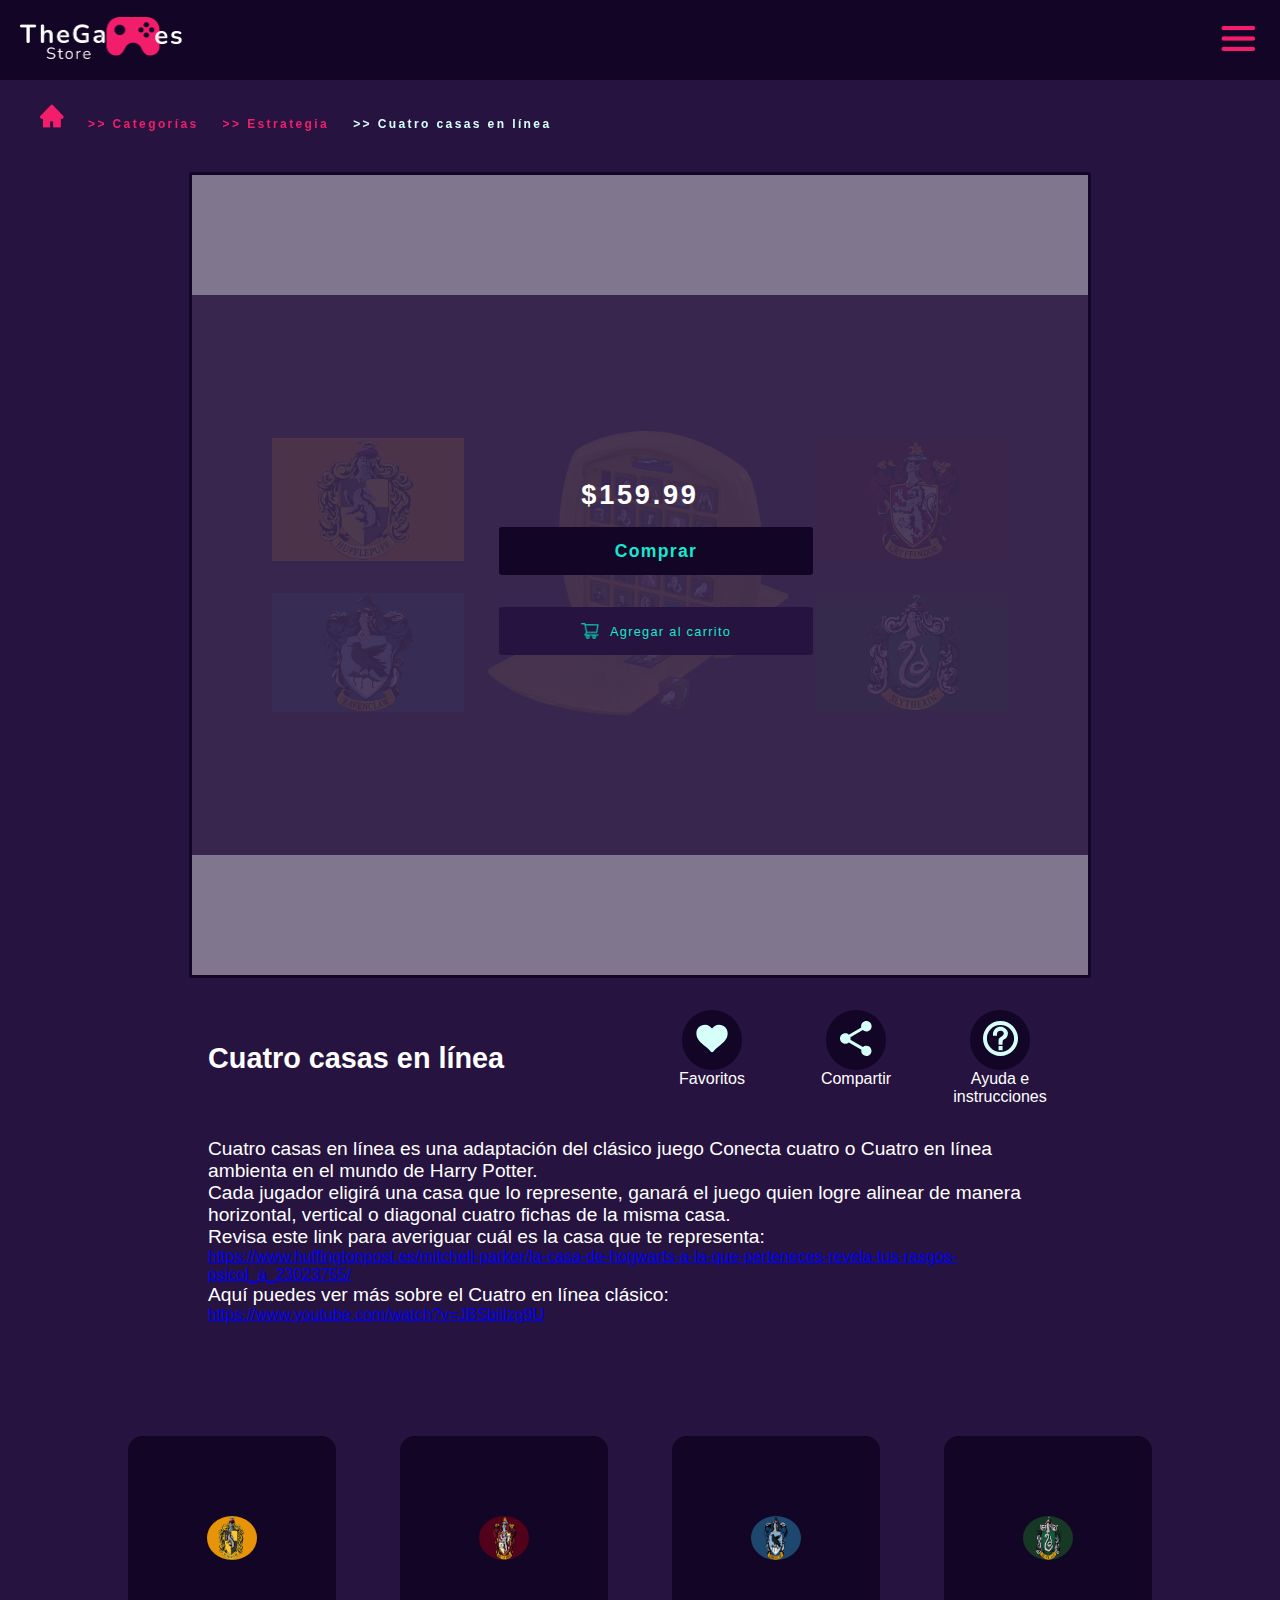
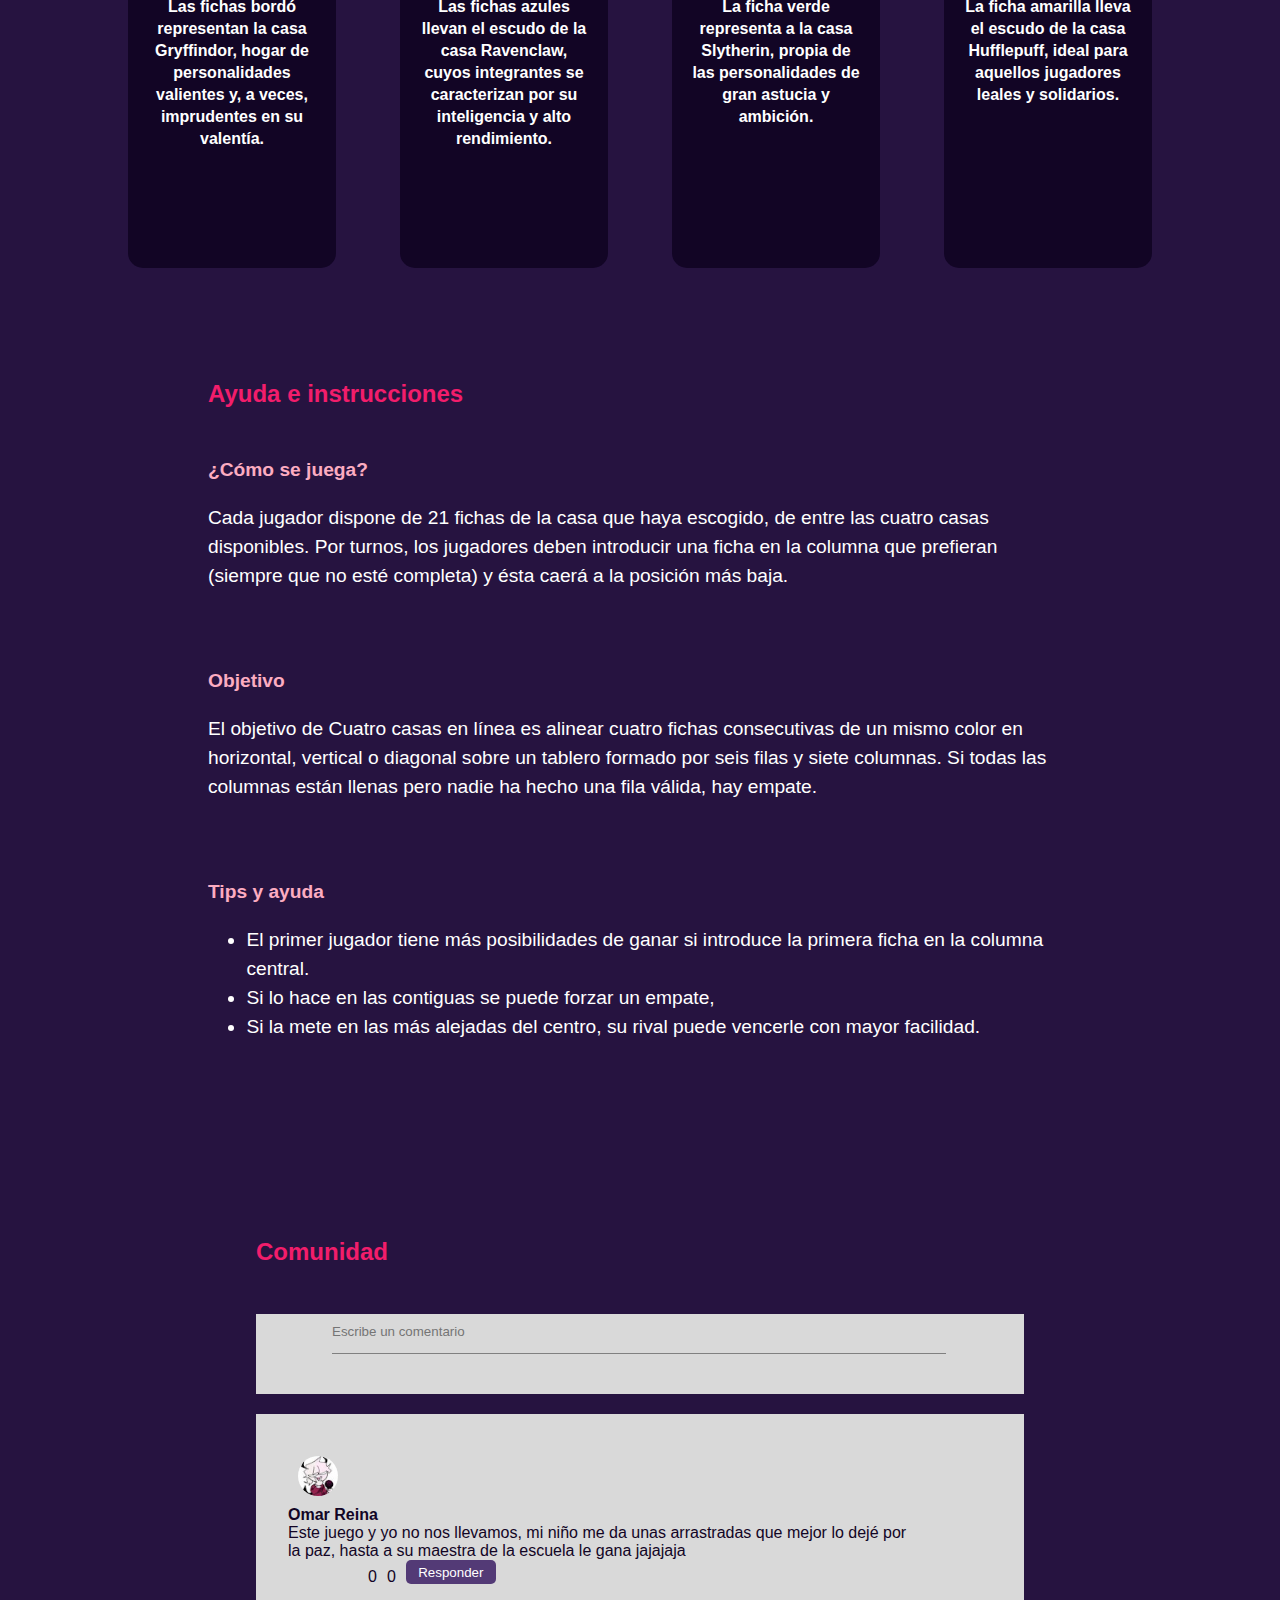
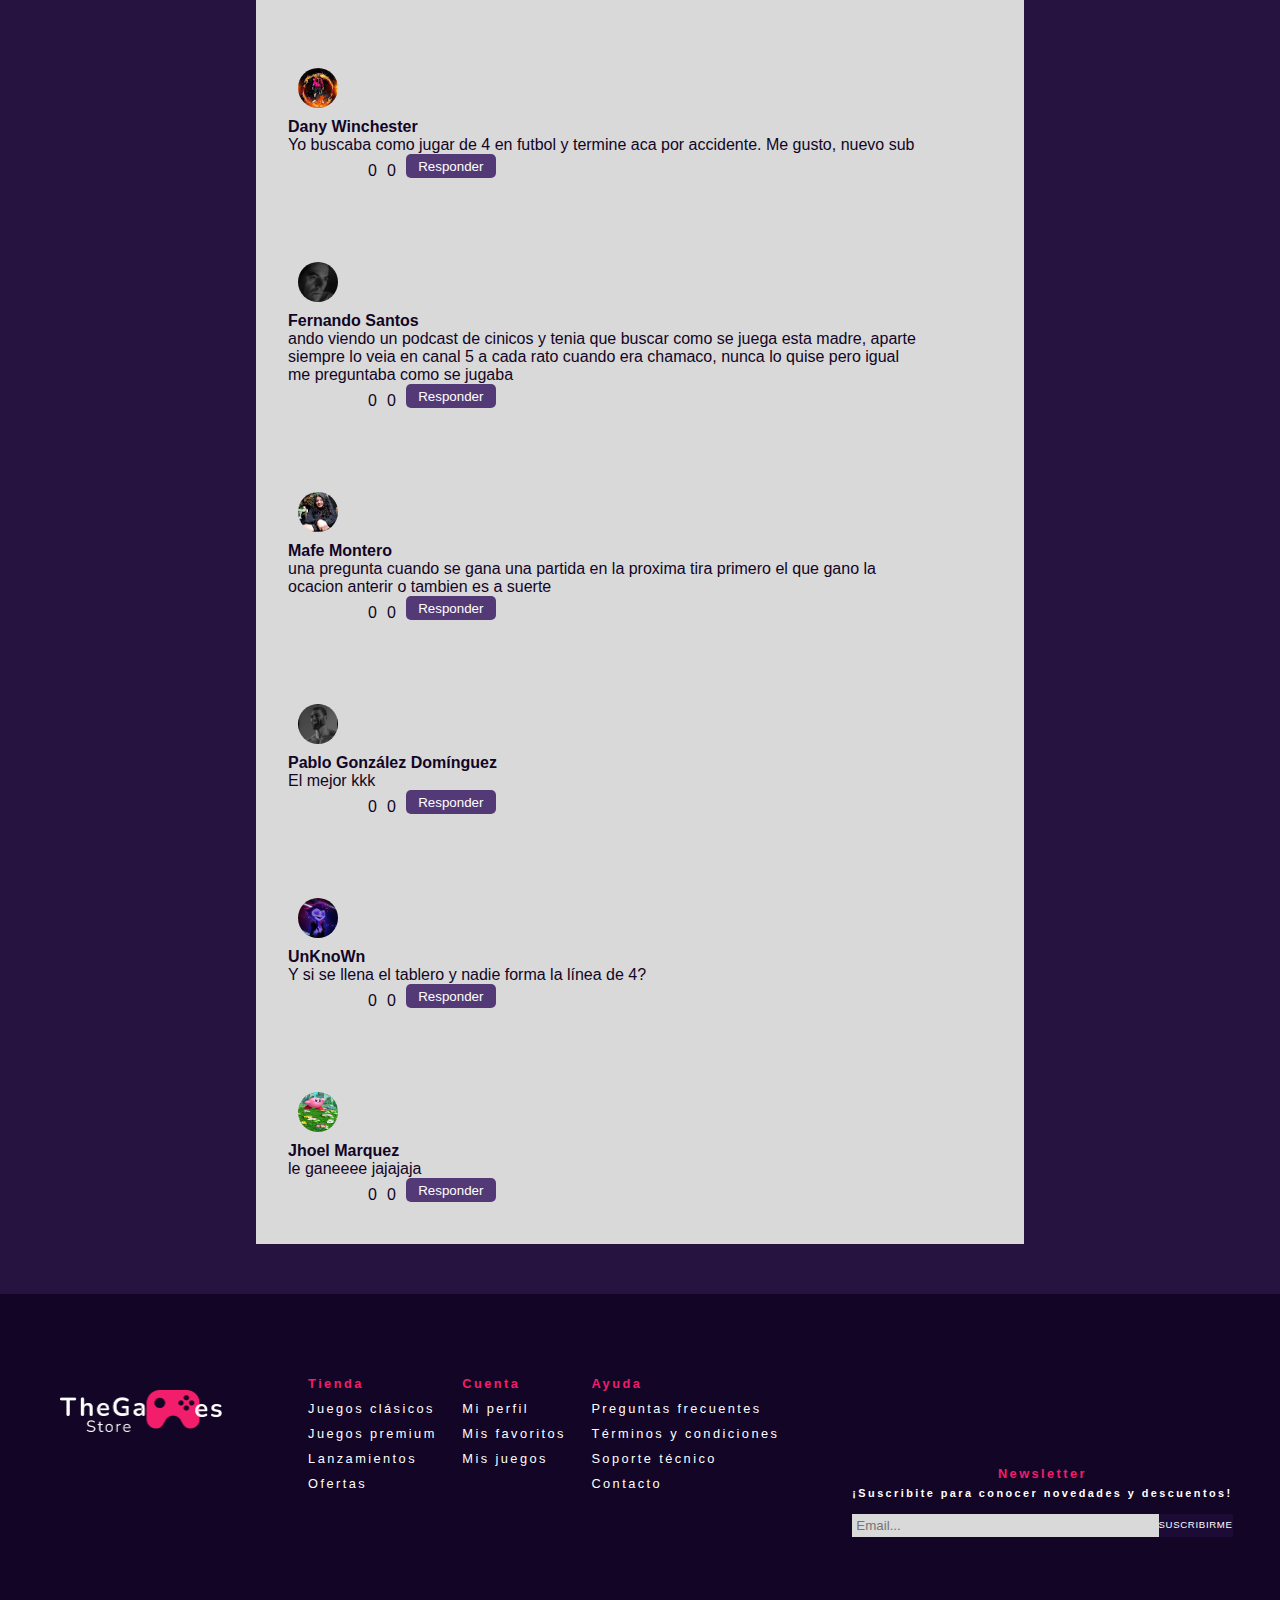
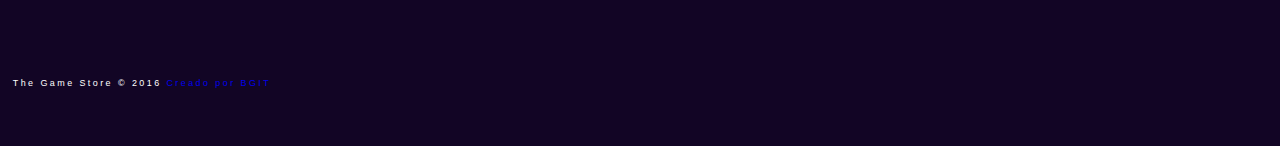
==== html/cuatroEnLinea.html @ 76f7e6e3 "Entregable 2" ====
<!DOCTYPE html>
<html lang="en">
<head>
    <meta charset="UTF-8">
    <meta http-equiv="X-UA-Compatible" content="IE=edge">
    <meta name="viewport" content="width=device-width, initial-scale=1.0">
    <link rel="stylesheet" href="../css/style.css">
    <title>The Games Store</title>
</head>
<body>
    <header>
        <div>
            <a href="../index.html"> <img class="logo" src="../images/logo.png" alt="Logo de The Games Store"></a>
        </div>
        <div>
            <button id="menu-btn"><img class="hamb-img" src="../images/hamb_x.png" alt="Menu"></button>
        </div>
    </header>
    <nav id="vertical-nav" class="display-none">
        <div class="search">
            <input type="search" name="" id="">
            <button disabled="disabled"><iconify-icon icon="akar-icons:search" style="color: #533a76;"></iconify-icon></button>
        </div>
        <div>
            <h1>Perfil</h1>
            <ul>
                <li>Mi perfil</li>
                <li>Mis favoritos</li>
                <li>Mis juegos</li>
                <li>Mi carrito</li>
                <li>Salir</li>
            </ul>
        </div>
        <div>
            <h1>Categorías</h1>
            <ul>
                <li>Acción</li>
                <li>Aventura</li>
                <li>Estrategia</li>
                <li>Lucha</li>
                <li>Rol</li>
                <li>RPG</li>
                <li>Shooter</li>
                <li>Simuladores</li>
                <li>Terror</li>
            </ul>
        </div>
        <div class="row center">
            <div class="elipse"><iconify-icon icon="akar-icons:instagram-fill" style="color: #f21d6b;" width="35" height="35"></iconify-icon></div>
            <div class="elipse"><iconify-icon icon="akar-icons:facebook-fill" style="color: #f21d6b;" width="35" height="35"></iconify-icon></div>
            <div class="elipse"><iconify-icon icon="akar-icons:twitter-fill" style="color: #f21d6b;" width="35" height="35"></iconify-icon></div>
        </div>
    </nav>

    <div class="container">
        <nav class="breadcrumbs">
            <ul>
                <li><a href="../index.html"><img src="../images/home.png" alt="Home"></a></li>
                <li>>> Categorías</li>
                <li>>> Estrategia</li>
                <li>>> Cuatro casas en línea</li>
            </ul>
        </nav> 
        <div class="game-container">
            <!-- <div class="game-bkg-images" id="#keep-playing">
                <div>
                    <div><img src="../images/juego/hufflepuff.png" alt=""></div>
                    <div><img src="../images/juego/ravenclaw.png" alt=""></div>
                </div>
                <div><img id="center-bkg-img" src="../images/juego/antique.png" alt=""></div>
                <div>
                    <div><img src="../images/juego/gryffindor.png" alt=""></div>
                    <div><img src="../images/juego/slytherin.png" alt=""></div>
                </div>
            </div>
            <div class="game-container-background">
                <div class="btns-container">
                    <button class="continueBtn" disabled="disabled"><img src="../images/play.png" alt="play"><p>Continuar</p></button>
                    <button class="cartBtn" disabled="disabled">Volver a iniciar</button>
                </div>
            </div> -->

            <!-- <div class="game-bkg-images" id="#free-game">
                <div>
                    <div><img src="../images/juego/hufflepuff.png" alt=""></div>
                    <div><img src="../images/juego/ravenclaw.png" alt=""></div>
                </div>
                <div><img id="center-bkg-img" src="../images/juego/antique.png" alt=""></div>
                <div>
                    <div><img src="../images/juego/gryffindor.png" alt=""></div>
                    <div><img src="../images/juego/slytherin.png" alt=""></div>
                </div>
            </div>
            <div class="game-container-background">
                <div class="btns-container">
                    <button class="continueBtn" disabled="disabled"><img src="../images/play.png" alt="play"><p>Jugar</p></button>
                </div>
            </div> -->

            <div class="game-bkg-images" id="#premium-game">
                <div>
                    <div><img src="../images/juego/hufflepuff.png" alt=""></div>
                    <div><img src="../images/juego/ravenclaw.png" alt=""></div>
                </div>
                <div><img id="center-bkg-img" src="../images/juego/antique.png" alt=""></div>
                <div>
                    <div><img src="../images/juego/gryffindor.png" alt=""></div>
                    <div><img src="../images/juego/slytherin.png" alt=""></div>
                </div>
            </div>
            <div class="game-container-background">
                <div class="btns-container">
                    <div class="price"><p id="price">$159.99</p></div>
                    <button class="buyBtn" id="buyBtn"><p>Comprar</p></button>
                    <button class="cartBtn" id="cartBtn"><img src="../images/emptyCart.png" alt="play"><p>Agregar al carrito</p></button>
                    <button class="cartBtn display-none"><img src="../images/fullCart.png" alt="play"><p>Agregado al carrito</p></button>
                </div>
            </div>
        </div>

        <div class="middle-wrapper">
            <div class="game-description">
                <div class="game-header">
                    <div><h1>Cuatro casas en línea</h1></div>
                    <div class="game-icons row">
                        <div>
                            <button class="like">
                                <svg width="32" height="39" viewBox="0 0 44 39" fill="none" xmlns="http://www.w3.org/2000/svg">
                                    <path d="M31.547 0.709961C27.4502 0.709961 23.9496 3.63005 22.0264 5.64323C20.1031 3.63005 16.6103 0.709961 12.5155 0.709961C5.45768 0.709961 0.530273 5.62955 0.530273 12.6718C0.530273 20.4313 6.64995 25.4467 12.5703 30.2979C15.3653 32.5906 18.258 34.9595 20.4764 37.5864C20.8497 38.0261 21.397 38.2802 21.9716 38.2802H22.085C22.6616 38.2802 23.2069 38.0242 23.5783 37.5864C25.8006 34.9595 28.6914 32.5886 31.4883 30.2979C37.4067 25.4486 43.5303 20.4333 43.5303 12.6718C43.5303 5.62955 38.6029 0.709961 31.547 0.709961Z" fill="#D6FFFA"/>
                                </svg>
                            </button>   
                            <p>Favoritos</p>
                        </div>                            
                        <div>
                            <button class="like" id="share-btn">
                                <svg width="32" height="35" viewBox="0 0 32 35" fill="none" xmlns="http://www.w3.org/2000/svg">
                                    <path d="M26.3586 24.7602C25.0238 24.7602 23.8197 25.2789 22.9067 26.114L10.3853 18.8116C10.4823 18.4152 10.5434 18.0019 10.5434 17.5801C10.5434 17.1584 10.4823 16.7472 10.3853 16.3508L22.7738 9.12007C23.7437 10.0339 25.026 10.5431 26.3586 10.5434C29.2665 10.5434 31.6303 8.1796 31.6303 5.27172C31.6303 2.36384 29.2665 0 26.3586 0C23.4507 0 21.0869 2.36384 21.0869 5.27172C21.0869 5.69346 21.148 6.10676 21.245 6.50108L8.85649 13.7318C7.88599 12.8188 6.60415 12.3098 5.27172 12.3084C2.36384 12.3084 0 14.6723 0 17.5801C0 20.488 2.36384 22.8519 5.27172 22.8519C6.60435 22.8515 7.88657 22.3424 8.85649 21.4285L21.3779 28.7309C21.2857 29.1078 21.2382 29.4942 21.2366 29.8822C21.237 30.8947 21.5376 31.8842 22.1003 32.7259C22.6631 33.5675 23.4627 34.2234 24.3982 34.6107C25.3336 34.9979 26.3629 35.0991 27.3558 34.9015C28.3488 34.7039 29.2609 34.2163 29.9768 33.5004C30.6927 32.7845 31.1803 31.8724 31.3779 30.8795C31.5755 29.8865 31.4743 28.8572 31.0871 27.9218C30.6998 26.9863 30.0439 26.1867 29.2023 25.6239C28.3606 25.0612 27.371 24.7606 26.3586 24.7602V24.7602Z" fill="#D6FFFA"/>
                                </svg>
                            </button>
                            <p>Compartir</p>
                        </div>
                        <div>
                            <button class="like">
                                <a href="#help">
                                    <svg width="35" height="35" viewBox="0 0 35 35" fill="none" xmlns="http://www.w3.org/2000/svg">
                                        <path d="M34.9988 17.5C34.9988 27.1647 27.1641 35 17.4994 35C7.83473 35 0 27.1658 0 17.5C0 7.83473 7.83415 0 17.4994 0C27.1641 0 34.9988 7.8353 34.9988 17.5ZM17.4994 3.91189C9.99448 3.91189 3.91073 9.99564 3.91073 17.5006C3.91073 25.0049 9.99391 31.0898 17.4994 31.0898C25.0044 31.0898 31.0881 25.0049 31.0881 17.5006C31.0887 9.99621 25.0044 3.91189 17.4994 3.91189ZM13.9173 13.4336C13.9173 10.6731 15.6879 9.7039 17.4573 9.7039C18.5107 9.7039 19.4124 9.80134 20.1331 10.6938C21.8189 12.7804 19.9377 14.8052 17.794 15.877C16.2771 16.6358 15.5605 17.9215 15.5605 19.7116V23.7164H19.5635V21.356C19.5635 17.7525 21.8812 18.6583 23.567 16.4046C25.8467 13.3558 25.3538 9.91895 22.26 7.47035C18.7211 4.66774 14.7164 6.05838 13.6002 6.81712C12.6726 7.44729 9.38622 9.78808 10.0181 14.8237L13.9081 14.8317C13.9081 14.8323 13.9162 14.3607 13.9162 13.4336H13.9173ZM19.5646 29.1947V25.0862H15.5616V29.1947H19.5646Z" fill="#D6FFFA"/>
                                    </svg>
                                </a>
                            </button>
                            <p>Ayuda e instrucciones</p> 
                        </div>
                    </div>
                </div>
                <div>
                    <h3>Cuatro casas en línea es una adaptación del clásico juego Conecta cuatro o Cuatro en línea ambienta en el mundo de Harry Potter.</h3> 
                    <h3>Cada jugador eligirá una casa que lo represente, ganará el juego quien logre alinear de manera horizontal, vertical o diagonal cuatro fichas de la misma casa.</h3> 
                    <ul>
                        <li>
                            <h3>Revisa este link para averiguar cuál es la casa que te representa:</h3>
                            <a href="https://www.huffingtonpost.es/mitchell-parker/la-casa-de-hogwarts-a-la-que-perteneces-revela-tus-rasgos-psicol_a_23023755/" target="_blank" rel="noopener noreferrer">
                                https://www.huffingtonpost.es/mitchell-parker/la-casa-de-hogwarts-a-la-que-perteneces-revela-tus-rasgos-psicol_a_23023755/
                            </a>   
                        </li>
                        <li>
                            <h3>Aquí puedes ver más sobre el Cuatro en línea clásico:</h3>
                            <a href="https://www.youtube.com/watch?v=JBSbiilzg9U" target="_blank" rel="noopener noreferrer">
                                https://www.youtube.com/watch?v=JBSbiilzg9U
                            </a>
                        </li>
                    </ul>
                </div>
            </div>
            <div class="features-carousel">
                <div class="features-cards-list">
                    <div class="feature-card">
                        <div><img src="../images/juego/hufflepuff.png" alt=""></div>
                        <div><p>Las fichas bordó representan la casa Gryffindor, hogar de personalidades valientes y, a veces, imprudentes en su valentía.</p></div>
                    </div>
                    <div class="feature-card">
                        <div><img src="../images/juego/gryffindor.png" alt=""></div>
                        <div><p>Las fichas azules llevan el escudo de la casa Ravenclaw,  cuyos integrantes se caracterizan por su inteligencia y alto rendimiento.</p></div>
                    </div>
                    <div class="feature-card">
                        <div><img src="../images/juego/ravenclaw.png" alt=""></div>
                        <div><p>La ficha verde representa a la casa Slytherin, propia de las personalidades de gran astucia y ambición.</p></div>
                    </div>
                    <div class="feature-card">
                        <div><img src="../images/juego/slytherin.png" alt=""></div>
                        <div><p>La ficha amarilla lleva el escudo de la casa  Hufflepuff, ideal para aquellos jugadores leales y solidarios.</p></div>
                    </div>
                </div>
            </div>
            <div class="help" id="help">
                <h3>Ayuda e instrucciones</h3>
                <div>
                    <h4>¿Cómo se juega?</h4>
                    <p>Cada jugador dispone de 21 fichas de la casa que haya escogido, de entre las cuatro casas disponibles. 
                        Por turnos, los jugadores deben introducir una ficha en la columna que prefieran (siempre que no esté 
                        completa) y ésta caerá a la posición más baja.
                    </p>
                </div>
                <div>
                    <h4>Objetivo</h4>
                    <p>El objetivo de Cuatro casas en línea es alinear cuatro fichas consecutivas de un mismo color en horizontal, 
                        vertical o diagonal sobre un tablero formado por seis filas y siete columnas.
                        Si todas las columnas están llenas pero nadie ha hecho una fila válida, hay empate.​
                    </p>
                </div>
                <div>
                    <h4>Tips y ayuda</h4>
                    <ul>
                        <li>El primer jugador tiene más posibilidades de ganar si introduce la primera ficha en la columna central.</li>
                        <li>Si lo hace en las contiguas se puede forzar un empate,</li>
                        <li>Si la mete en las más alejadas del centro, su rival puede vencerle con mayor facilidad.</li>
                    </ul>
                </div>
            </div>
        </div>
        
        <section class="comunidad">
            <h3>Comunidad</h3>
                <div class="cajaComentario">
                    <iconify-icon icon="carbon:user-avatar-filled-alt" style="color: #f21d6b;" width="40" height="40"></iconify-icon>
                    <div>
                        <input id="comment-input" type="text" placeholder="Escribe un comentario">
                        <div class="comment-btns">
                            <input id="cancel-comment-btn" class="comentar" type="button" value="Cancelar">
                            <input class="comentar" type="button" value="Comentar">
                        </div>
                    </div>
                </div>
    
            <div class="comentarios">
                <div class="comentario">
                    <img src="../images/usuarios/usuario1.jpg">
                    <div class="comment">
                        <h4>Omar Reina</h4>
                        <p>Este juego y yo no nos llevamos, mi niño me da unas arrastradas que mejor lo dejé por la paz, 
                        hasta a su maestra de la escuela le gana jajajaja</p>
                    </div>
                    <div class="like-dislike">
                        <div class="">
                            <iconify-icon icon="bx:like" style="color: #f21d6b;" width="24" height="24"></iconify-icon>
                            <p>0</p>
                        </div>
                        <div class="">
                            <iconify-icon icon="bx:dislike" style="color: #f21d6b;" width="24" height="24"></iconify-icon>
                            <p>0</p>
                        </div>
                    </div>
                    <input type="button" value="responder">
                    
                </div>

                <div class="comentario">
                    <img src="../images/usuarios/usuario2.jpg">
                    <div class="comment">
                        <h4>Dany Winchester</h4>
                        <p>Yo buscaba como jugar de 4 en futbol y termine aca por accidente. Me gusto, nuevo sub</p>
                    </div>
                    <div class="like-dislike">
                        <div class="">
                            <iconify-icon icon="bx:like" style="color: #f21d6b;" width="24" height="24"></iconify-icon>
                            <p>0</p>
                        </div>
                        <div class="">
                            <iconify-icon icon="bx:dislike" style="color: #f21d6b;" width="24" height="24"></iconify-icon>
                            <p>0</p>
                        </div>
                    </div>
                    <input type="button" value="responder">
                    
                </div>

                <div class="comentario">
                    <img src="../images/usuarios/usuario3.jpg">
                    <div class="comment">
                        <h4>Fernando Santos</h4>
                        <p>ando viendo un podcast de cinicos y tenia que buscar como se juega esta madre, aparte siempre lo veia en canal 5 a cada rato cuando era chamaco, nunca lo quise pero igual me preguntaba como se jugaba</p>
                    </div>
                    <div class="like-dislike">
                        <div class="">
                            <iconify-icon icon="bx:like" style="color: #f21d6b;" width="24" height="24"></iconify-icon>
                            <p>0</p>
                        </div>
                        <div class="">
                            <iconify-icon icon="bx:dislike" style="color: #f21d6b;" width="24" height="24"></iconify-icon>
                            <p>0</p>
                        </div>
                    </div>
                    <input type="button" value="responder">
                    
                </div>

                <div class="comentario">
                    <img src="../images/usuarios/usuario4.jpg">
                    <div class="comment">
                        <h4>Mafe Montero</h4>
                        <p>una pregunta cuando se gana una partida en la proxima tira primero el que gano la ocacion anterir o tambien es a suerte
                        </p>
                    </div>
                    <div class="like-dislike">
                        <div class="">
                            <iconify-icon icon="bx:like" style="color: #f21d6b;" width="24" height="24"></iconify-icon>
                            <p>0</p>
                        </div>
                        <div class="">
                            <iconify-icon icon="bx:dislike" style="color: #f21d6b;" width="24" height="24"></iconify-icon>
                            <p>0</p>
                        </div>
                    </div>
                    <input type="button" value="responder">
                    
                </div>

                <div class="comentario">
                    <img src="../images/usuarios/usuario5.jpg">
                    <div class="comment">
                        <h4>Pablo González Domínguez</h4>
                        <p>El mejor kkk</p>
                    </div>
                    <div class="like-dislike">
                        <div class="">
                            <iconify-icon icon="bx:like" style="color: #f21d6b;" width="24" height="24"></iconify-icon>
                            <p>0</p>
                        </div>
                        <div class="">
                            <iconify-icon icon="bx:dislike" style="color: #f21d6b;" width="24" height="24"></iconify-icon>
                            <p>0</p>
                        </div>
                    </div>
                    <input type="button" value="responder">
                    
                </div>

                <div class="comentario">
                    <img src="../images/usuarios/usuario6.jpg">
                    <div class="comment">
                        <h4>UnKnoWn</h4>
                        <p>Y si se llena el tablero y nadie forma la línea de 4?
                        </p>
                    </div>
                    <div class="like-dislike">
                        <div class="">
                            <iconify-icon icon="bx:like" style="color: #f21d6b;" width="24" height="24"></iconify-icon>
                            <p>0</p>
                        </div>
                        <div class="">
                            <iconify-icon icon="bx:dislike" style="color: #f21d6b;" width="24" height="24"></iconify-icon>
                            <p>0</p>
                        </div>
                    </div>
                    <input type="button" value="responder">
                    
                </div>

                <div class="comentario">
                    <img src="../images/carousels/juegos/kirby.png">
                    <div class="comment">
                        <h4>Jhoel Marquez</h4>
                        <p>le ganeeee jajajaja
                        </p>
                    </div>
                    <div class="like-dislike">
                        <div class="">
                            <iconify-icon icon="bx:like" style="color: #f21d6b;" width="24" height="24"></iconify-icon>
                            <p>0</p>
                        </div>
                        <div class="">
                            <iconify-icon icon="bx:dislike" style="color: #f21d6b;" width="24" height="24"></iconify-icon>
                            <p>0</p>
                        </div>
                    </div>
                    <input type="button" value="responder">
                    
                </div>
            </div>
        </section> 
    </div>

    <!--------------------------------   Share Pop Up --------------------------------------------------->
    <div id="share-pop-up">
        <div>
            <p>Compartir</p>
            <button id="close-pop-up">
                <svg  width="20" height="20" viewBox="0 0 20 20" fill="none" xmlns="http://www.w3.org/2000/svg">
                    <path d="M19.067 16.7458L3.25422 0.933052C2.73891 0.417741 1.82778 0.493389 1.21915 1.10202L1.10315 1.21802C0.494521 1.82665 0.418873 2.73778 0.934183 3.25309L16.7469 19.0659C17.2623 19.5812 18.1734 19.5055 18.782 18.8969L18.898 18.7809C19.5066 18.1723 19.5823 17.2611 19.067 16.7458Z" fill="#F21D6B"/>
                    <path d="M3.25308 19.0658L19.0658 3.25306C19.5812 2.73775 19.5055 1.82662 18.8969 1.21799L18.7809 1.10199C18.1723 0.493361 17.2611 0.417713 16.7458 0.933024L0.933047 16.7458C0.417736 17.2611 0.493383 18.1722 1.10201 18.7809L1.21801 18.8969C1.82664 19.5055 2.73777 19.5811 3.25308 19.0658Z" fill="#F21D6B"/>
                </svg> 
            </button> 
        </div>
        <div class="row">
            <div class="elipse like">
                <svg width="35" height="35" viewBox="0 0 35 35" fill="none" xmlns="http://www.w3.org/2000/svg">
                    <path fill-rule="evenodd" clip-rule="evenodd" d="M10.8659 1.55462C12.5732 1.47587 13.1176 1.45837 17.4669 1.45837C21.8161 1.45837 22.3605 1.47733 24.0665 1.55462C25.7724 1.63192 26.9368 1.90462 27.9557 2.29983C29.0227 2.70379 29.9906 3.33525 30.7912 4.15192C31.6063 4.95254 32.2351 5.92087 32.6369 6.99129C33.0328 8.01212 33.3035 9.17879 33.3821 10.885C33.4607 12.5986 33.4782 13.144 33.4782 17.5C33.4782 21.8575 33.4593 22.403 33.3821 24.1136C33.305 25.8198 33.0328 26.9865 32.6369 28.0073C32.2351 29.0779 31.6053 30.0478 30.7912 30.8496C29.9906 31.6663 29.0227 32.2963 27.9557 32.6988C26.9368 33.0955 25.7724 33.3667 24.0694 33.4455C22.3605 33.5242 21.8161 33.5417 17.4669 33.5417C13.1176 33.5417 12.5732 33.5227 10.8659 33.4455C9.16283 33.3682 7.99837 33.0955 6.97947 32.6988C5.91096 32.2962 4.94286 31.6652 4.14256 30.8496C3.32799 30.0485 2.69763 29.079 2.29543 28.0088C1.90097 26.988 1.63024 25.8213 1.55163 24.115C1.47303 22.4015 1.45557 21.8561 1.45557 17.5C1.45557 13.1425 1.47449 12.5971 1.55163 10.888C1.62878 9.17879 1.90097 8.01212 2.29543 6.99129C2.69822 5.92099 3.32906 4.95154 4.14401 4.15046C4.94318 3.33452 5.91031 2.70298 6.97801 2.29983C7.99692 1.90462 9.16138 1.63337 10.8644 1.55462H10.8659ZM23.9369 4.44212C22.2484 4.36483 21.7419 4.34879 17.4669 4.34879C13.1919 4.34879 12.6853 4.36483 10.9969 4.44212C9.43502 4.51358 8.58788 4.77462 8.02312 4.99483C7.27641 5.2865 6.74221 5.63212 6.18182 6.19358C5.6506 6.71137 5.24178 7.3417 4.98533 8.03837C4.76554 8.60421 4.50499 9.45296 4.43367 11.0177C4.35653 12.7094 4.34051 13.2169 4.34051 17.5C4.34051 21.7832 4.35653 22.2907 4.43367 23.9823C4.50499 25.5471 4.76554 26.3959 4.98533 26.9617C5.24151 27.6573 5.65053 28.2888 6.18182 28.8065C6.69854 29.3388 7.32881 29.7486 8.02312 30.0052C8.58788 30.2255 9.43502 30.4865 10.9969 30.558C12.6853 30.6352 13.1904 30.6513 17.4669 30.6513C21.7434 30.6513 22.2484 30.6352 23.9369 30.558C25.4987 30.4865 26.3459 30.2255 26.9106 30.0052C27.6574 29.7136 28.1915 29.368 28.7519 28.8065C29.2832 28.2888 29.6922 27.6573 29.9484 26.9617C30.1682 26.3959 30.4288 25.5471 30.5001 23.9823C30.5772 22.2907 30.5932 21.7832 30.5932 17.5C30.5932 13.2169 30.5772 12.7094 30.5001 11.0177C30.4288 9.45296 30.1682 8.60421 29.9484 8.03837C29.6573 7.29025 29.3123 6.75504 28.7519 6.19358C28.2351 5.66139 27.606 5.25181 26.9106 4.99483C26.3459 4.77462 25.4987 4.51358 23.9369 4.44212ZM15.4218 22.4452C16.5639 22.9216 17.8357 22.9859 19.0199 22.6271C20.2041 22.2684 21.2272 21.5089 21.9145 20.4783C22.6019 19.4477 22.9108 18.2101 22.7885 16.9767C22.6662 15.7432 22.1204 14.5906 21.2441 13.7157C20.6855 13.1564 20.0101 12.7281 19.2665 12.4617C18.5228 12.1953 17.7295 12.0974 16.9436 12.1751C16.1577 12.2528 15.3987 12.504 14.7214 12.9109C14.044 13.3177 13.4651 13.8699 13.0264 14.5277C12.5876 15.1856 12.2999 15.9328 12.1839 16.7154C12.0679 17.498 12.1266 18.2967 12.3557 19.0539C12.5848 19.8111 12.9786 20.508 13.5088 21.0944C14.0389 21.6808 14.6923 22.1422 15.4218 22.4452ZM11.6475 11.6696C12.4117 10.904 13.319 10.2966 14.3175 9.88223C15.3159 9.46786 16.3861 9.25459 17.4669 9.25459C18.5476 9.25459 19.6178 9.46786 20.6163 9.88223C21.6148 10.2966 22.5221 10.904 23.2863 11.6696C24.0505 12.4353 24.6567 13.3443 25.0703 14.3446C25.4839 15.345 25.6967 16.4172 25.6967 17.5C25.6967 18.5828 25.4839 19.6551 25.0703 20.6554C24.6567 21.6558 24.0505 22.5648 23.2863 23.3305C21.7429 24.8768 19.6496 25.7455 17.4669 25.7455C15.2842 25.7455 13.1909 24.8768 11.6475 23.3305C10.1041 21.7841 9.23703 19.6869 9.23703 17.5C9.23703 15.3132 10.1041 13.2159 11.6475 11.6696ZM27.522 10.4825C27.7114 10.3036 27.863 10.0883 27.9678 9.84959C28.0727 9.61085 28.1287 9.35345 28.1325 9.09265C28.1363 8.83184 28.0878 8.57292 27.9899 8.33122C27.8921 8.08952 27.7468 7.86995 27.5627 7.68551C27.3786 7.50108 27.1594 7.35552 26.9182 7.25746C26.677 7.1594 26.4185 7.11084 26.1582 7.11464C25.8979 7.11844 25.641 7.17454 25.4027 7.2796C25.1644 7.38466 24.9496 7.53655 24.7709 7.72629C24.4235 8.09529 24.2333 8.58543 24.2407 9.09265C24.2481 9.59987 24.4525 10.0842 24.8105 10.4429C25.1685 10.8016 25.652 11.0064 26.1582 11.0138C26.6645 11.0212 27.1537 10.8306 27.522 10.4825Z" fill="#F21D6B"/>
                </svg>
            </div>
            <div class="elipse like">
                <svg width="35" height="35" viewBox="0 0 35 35" fill="none" xmlns="http://www.w3.org/2000/svg">
                    <path fill-rule="evenodd" clip-rule="evenodd" d="M0 17.5977C0 26.2981 6.307 33.5329 14.5557 35V22.3606H10.189V17.5H14.5557V13.6106C14.5557 9.23563 17.3694 6.80604 21.3489 6.80604C22.6094 6.80604 23.9689 7 25.2295 7.19396V11.6667H22.9981C20.8627 11.6667 20.378 12.7356 20.378 14.0977V17.5H25.0359L24.2601 22.3606H20.378V35C28.6268 33.5329 34.9338 26.2996 34.9338 17.5977C34.9338 7.91875 27.0737 0 17.4669 0C7.8601 0 0 7.91875 0 17.5977Z" fill="#F21D6B"/>
                </svg>     
            </div>
            <div class="elipse like">
                <svg width="34" height="27" viewBox="0 0 34 27" fill="none" xmlns="http://www.w3.org/2000/svg">
                    <path d="M33.414 3.19976C32.1986 3.73934 30.893 4.10393 29.5204 4.26872C30.9366 3.41967 31.9962 2.08336 32.5014 0.509137C31.1708 1.301 29.7145 1.85838 28.1958 2.15705C27.1745 1.06456 25.8218 0.340445 24.3477 0.0971194C22.8736 -0.146207 21.3606 0.104874 20.0435 0.81138C18.7264 1.51789 17.6789 2.64029 17.0638 4.00433C16.4486 5.36837 16.3002 6.89773 16.6415 8.35497C13.9453 8.21934 11.3077 7.51723 8.89987 6.29421C6.49206 5.07118 4.36782 3.35458 2.66503 1.2558C2.0828 2.26205 1.74802 3.42872 1.74802 4.67122C1.74737 5.78975 2.0223 6.89116 2.54841 7.8777C3.07452 8.86425 3.83555 9.70544 4.76397 10.3266C3.68725 10.2923 2.63428 10.0008 1.69271 9.47643V9.56393C1.6926 11.1327 2.23423 12.6532 3.22569 13.8675C4.21716 15.0817 5.59739 15.9149 7.13219 16.2256C6.13335 16.4964 5.08614 16.5363 4.06966 16.3423C4.50269 17.6921 5.34619 18.8725 6.48208 19.7182C7.61797 20.5639 8.98938 21.0325 10.4043 21.0585C8.00238 22.9477 5.036 23.9724 1.98237 23.9679C1.44145 23.968 0.900987 23.9364 0.36377 23.8731C3.46338 25.8698 7.07155 26.9295 10.7566 26.9254C23.2308 26.9254 30.0502 16.5741 30.0502 7.59664C30.0502 7.30497 30.0429 7.01039 30.0298 6.71872C31.3563 5.75764 32.5013 4.56753 33.4111 3.20414L33.414 3.19976Z" fill="#F21D6B"/>
                </svg>    
            </div>
            <div class="elipse like">
                <svg width="31" height="23" viewBox="0 0 31 23" fill="none" xmlns="http://www.w3.org/2000/svg">
                    <path fill-rule="evenodd" clip-rule="evenodd" d="M0.1875 1.65625L1.28125 0.5625H29.7188L30.8125 1.65625V21.3438L29.7188 22.4375H1.28125L0.1875 21.3438V1.65625ZM2.375 3.92031V20.25H28.625V3.9225L16.1781 13.4687H14.8438L2.375 3.92031ZM26.5031 2.75H4.49688L15.5 11.2134L26.5031 2.75Z" fill="#F21D6B"/>
                </svg>    
            </div>
            <div class="elipse like">
                <svg width="35" height="35" viewBox="0 0 35 35" fill="none" xmlns="http://www.w3.org/2000/svg">
                    <path d="M25.3718 20.9336C24.946 20.7148 22.825 19.6758 22.4304 19.5352C22.0359 19.3867 21.7468 19.3164 21.4617 19.7539C21.1726 20.1875 20.3523 21.1523 20.0945 21.4453C19.8445 21.7344 19.5906 21.7695 19.1648 21.5547C16.6335 20.2891 14.9734 19.2969 13.3054 16.4336C12.864 15.6719 13.7468 15.7266 14.571 14.082C14.7117 13.793 14.6414 13.5469 14.532 13.3281C14.4226 13.1094 13.5632 10.9922 13.2039 10.1289C12.8562 9.28906 12.4968 9.40625 12.2351 9.39062C11.9851 9.375 11.7 9.375 11.4109 9.375C11.1218 9.375 10.657 9.48438 10.2625 9.91016C9.86792 10.3438 8.75464 11.3867 8.75464 13.5039C8.75464 15.6211 10.2976 17.6719 10.5085 17.9609C10.7273 18.25 13.5437 22.5938 17.8679 24.4648C20.6023 25.6445 21.6726 25.7461 23.0398 25.543C23.8718 25.418 25.5867 24.5039 25.9421 23.4922C26.2976 22.4844 26.2976 21.6211 26.1921 21.4414C26.0867 21.25 25.7976 21.1406 25.3718 20.9336Z" fill="#F21D6B"/>
                    <path d="M33.6408 10.7187C32.758 8.62109 31.4924 6.73828 29.8791 5.12109C28.2658 3.50781 26.383 2.23828 24.2815 1.35938C22.133 0.457031 19.8518 0 17.5002 0H17.4221C15.0549 0.0117188 12.7619 0.480469 10.6057 1.40234C8.52366 2.29297 6.65647 3.55859 5.05882 5.17187C3.46116 6.78516 2.20725 8.66016 1.34007 10.75C0.441628 12.9141 -0.0114971 15.2148 0.000221612 17.582C0.0119404 20.293 0.660378 22.9844 1.87522 25.3906V31.3281C1.87522 32.3203 2.67991 33.125 3.6721 33.125H9.6135C12.0198 34.3398 14.7112 34.9883 17.4221 35H17.5041C19.844 35 22.1135 34.5469 24.2502 33.6602C26.3401 32.7891 28.219 31.5391 29.8283 29.9414C31.4416 28.3437 32.7112 26.4766 33.5979 24.3945C34.5198 22.2383 34.9885 19.9453 35.0002 17.5781C35.0119 15.1992 34.551 12.8906 33.6408 10.7187ZM27.7385 27.8281C25.0002 30.5391 21.3674 32.0312 17.5002 32.0312H17.4338C15.0783 32.0195 12.7385 31.4336 10.6721 30.332L10.344 30.1562H4.84397V24.6563L4.66819 24.3281C3.56663 22.2617 2.98069 19.9219 2.96897 17.5664C2.95335 13.6719 4.44163 10.0156 7.1721 7.26172C9.89866 4.50781 13.5432 2.98437 17.4377 2.96875H17.5041C19.4573 2.96875 21.3518 3.34766 23.1369 4.09766C24.8791 4.82812 26.4416 5.87891 27.7854 7.22266C29.1252 8.5625 30.1799 10.1289 30.9104 11.8711C31.6682 13.6758 32.0471 15.5898 32.0393 17.5664C32.0158 21.457 30.4885 25.1016 27.7385 27.8281Z" fill="#F21D6B"/>
                </svg>         
            </div>
        </div>
        <div>
            <div class="link-copy">
                <input type="text" name="" id="" placeholder="https://youtu.be/JBSbiilzg9U">
                <button disabled="disabled">Copiar</button>
            </div>
        </div>
    </div>
    <div id="overlay"></div>
    <!----------------------------------------------------------------------------------------------------->

    
    <footer>
        <div>
            <div>
                <img class="footer-logo" src="../images/logo.png" alt="Logo de The Games Store">
            </div>
        </div>
        <div class="nav">
            <div>
                <h1>Tienda</h1>
                <ul>
                    <li>Juegos clásicos</li>
                    <li>Juegos premium</li>
                    <li>Lanzamientos</li>
                    <li>Ofertas</li>
                </ul>
            </div>
            <div>
                <h1>Cuenta</h1>
                <ul>
                    <li>Mi perfil</li>
                    <li>Mis favoritos</li>
                    <li>Mis juegos</li>
                </ul>
            </div>
            <div>
                <h1>Ayuda</h1>
                <ul>
                    <li>Preguntas frecuentes</li>
                    <li>Términos y condiciones</li>
                    <li>Soporte técnico</li>
                    <li>Contacto</li>
                </ul>
            </div>
        </div>
        <div class="aside">
            <div class="row center">
                <div class="elipse"><iconify-icon icon="akar-icons:instagram-fill" style="color: #f21d6b;" width="35" height="35"></iconify-icon></div>
                <div class="elipse"><iconify-icon icon="akar-icons:facebook-fill" style="color: #f21d6b;" width="35" height="35"></iconify-icon></div>
                <div class="elipse"><iconify-icon icon="akar-icons:twitter-fill" style="color: #f21d6b;" width="35" height="35"></iconify-icon></div>
            </div>
            <div>
                <h1>Newsletter</h1>
                <h2>¡Suscribite para conocer novedades y descuentos!</h2>
                <div class="suscribe">
                    <input type="email" name="" id="" placeholder="Email...">
                    <button disabled="disabled">Suscribirme</button>
                </div>
            </div>
        </div>
        <div class="leyend">
            <p>The Game Store © 2016 <a href="../html/about.html">Creado por BGIT</a></p>
        </div>
    </footer>
    <script type="text/javascript" src="../js/game.js"></script>
    <script src="https://code.iconify.design/iconify-icon/1.0.0/iconify-icon.min.js"></script>
    <script type="text/javascript" src="../js/script.js"></script>
</body>
</html>
---- css/style.css ----
* {
    margin: 0;
    padding: 0;
    list-style: none;
    text-decoration: none;
    border: none;
    outline: none;
}

body {
    background-color:#261340;
    font-family:'Lucida Sans', 'Lucida Sans Regular', 'Lucida Grande', 'Lucida Sans Unicode', Geneva, Verdana, sans-serif, 'Nunito';
    color: #FFFFFF;
}

header, footer, nav#vertical-nav {
    background-color: #120525;
}

/*------------------------------ Header ------------------------------------*/
header {
    display: flex;
    align-items: center;
    justify-content: space-between;
    height: 4.5em;
    width: 100%;
    margin-top: 0px;
    position: fixed;
}

header button {
    background-color: #120525;
    height: 4em;
    width: 4em;
    margin-right: 10px;
}

.hamb-img {
    height: 1.2rem;
}


.logo {
    margin-left: 20px;
    height: 2rem;
}

.elipse {
    height: 4em;
    width: 4em;
    border-radius: 100%;
    display: flex;
    align-items: center;
    justify-content: center;
}

.elipse:active {
    background-color: #261340;
    /* transition: color 2s; */
}

nav#vertical-nav {
    height: 100vh;
    width: 90vw;
    max-width: 28em;
    margin-top: 4.5em;
    padding: 0px 20px;
    position: fixed;
    right: 0;
}

nav#vertical-nav div {
    padding: 0.7em;
}

nav#vertical-nav div.search {
    border-radius: 15px;
    display: flex;
    align-items: center;
    height: 1.5em;
}

nav#vertical-nav input, nav#vertical-nav button {
    background: #D9D9D9;
    height: inherit;
    margin: -1px;
}

nav#vertical-nav input {
    border-radius: 15px 0px 0px 15px;
    width: 100%;
}

nav#vertical-nav button {
    border-radius: 0px 15px 15px 0px;
    width: 3em;
}

nav#vertical-nav button:active {
    background-color: #FFFFFF;
}

nav#vertical-nav ul {
    padding: 0.5em 0em;
    border-bottom: 1px solid #f21d6b;
}

nav#vertical-nav div h1, footer div h1 {
    color: #f21d6b;
    font-size: 1em;
}

nav#vertical-nav div li, footer {
    font-size: 0.8em;
}

nav#vertical-nav div h1, footer div h1, nav#vertical-nav div li, footer {
    line-height: 25px;
    letter-spacing: 0.19em;
}

.center {
    justify-content: center;
}

.row {
    display: flex;
    flex-direction: row;
}






/*------------------------------ Footer ------------------------------------*/

footer {
    display: flex;
    flex-direction: column;
    align-items: center;
    min-height: 400px;
    width: 100vw;
    margin-bottom: 0px;
    /* bottom: 0; */
    position: absolute;
}

footer div {
    display: flex;
    flex-direction: column;
    padding: 1em;
}

footer div.aside {
    padding: 0;
}

footer div, footer ul {
    text-align: center;
}

footer div.suscribe {
    flex-direction: row;
    align-items: center;
    height: 1.8em;
    padding: 1em 0em;
}

footer input {
    background: #D9D9D9;
    height: inherit;
    width: 100%;
}

footer input::placeholder {
    padding: 0.3em;
}

footer button {
    background-color: #1c0b35;
    height: inherit;
    width: 9em;
    text-transform: uppercase;
    color: #FFFFFF;
    font-size: 0.75em;
    font-weight: 500;
    line-height: 1em;
    letter-spacing: 0.07em;
}

/*--------------------------*/

footer h1 {
    font-style: normal;
    font-weight: 800;
    font-size: 24px;
    line-height: 33px;
    letter-spacing: 0.1em;
    color: #FFFFFF;
}

.footer-logo {
    width: 162.15px;
    height: 42px;
}

footer h2 {
    font-size: 0.85em;
    line-height: 1.4em;
    font-weight: 600;
}

footer p:last-child {
    font-size: 0.7em;
}

footer div.leyend {
    align-self: center;
}

/*---------------- Progress bar -----------------------------*/

.circle {
    position: relative;
    width: 25rem;
    height: 21.25rem;
    /* margin: auto; */
}

.element {
    position: absolute;
    border-radius:50%;
    top: 50%;
    left: 50%;
    transform: translate(-50%,-50%);
    width: 2rem;
    height: 2rem;
}

.inactive {
    background-color: grey;
    transition: all .5s;
}

.loading-container {
    position: absolute;
    width: 100vw;
    height: 100vh;
    display: flex;
    flex-direction: column;
    align-items: center;
    justify-content: center;
    font-weight: 500;
    color: #F21D6B;
    background-color: #120525;
}

.progress-bar {
    position: relative;
    width: 12.5rem;
    height: 1.25rem;
    margin: 1em;
    background-color: grey;
    border-radius: 2em;
    overflow: hidden;
}

.progress-bar::before {
    content: "";
    position: absolute;
    width: 100%;
    height: 100%;
    background-color:#f21d6b;
    transform: translateX(-100%);
    animation:  fill-bar linear forwards;
    animation-duration: 5s;
}

@keyframes fill-bar {
    to {
        transform: translateX(0%);
    }
}


/*--------------------------- Body -------------------------*/

.container {
    display: flex;
    flex-direction: column;
    justify-content: space-around;
    align-items: center;
    min-height: 65vh;
}

body section {
    width: 100vw;
    overflow: hidden;
}

body section > div {
    width: 100%;
    position: relative;
    max-height: 41.5em;
    margin: auto;
    overflow: hidden;
}

/* --------------------   Main Carousel   -------------------- */
header, nav {
    z-index: 1000000000;
}

body section:first-of-type {
    margin-top: 4.5em;
}

body section > div .mc-content {
    width: 200%;
    display: flex;
    flex-flow: row nowrap;
    justify-content: flex-start;
    align-items: center;

    transition: all .5s ease;
    transform: translateX(0%);

    overflow: hidden;
    max-height: 40em;

}

body section > div .mc-content div img {
    display: block;
    object-fit: cover;
    width:100%;
    height: 100%;
    min-height: 300px;  
}

.mc-content div {
    width: calc(100% / 2);
}

.mc-nav {
    width: 100%;

    display: flex;
    flex-flow: row nowrap;
    justify-content: center;
    align-items: center;

    position: relative;
    top: -70px;
    z-index: 100000;
}

.mc-nav-point {
    width: 1.2rem;
    height: 1.2rem;
    background-color:#120525;
    border-radius: 100%;
    margin: 0.5em;
}

.active {
    background-color: #f21d6b;
}

.upcoming-releases {
    position: absolute;
    background: #533A76;
    mix-blend-mode: luminosity;
    opacity: 0.74;
    filter: blur(5px);
    border-radius: 3px;
    top: 35%;
    font-size: 1em;
    min-width: 18em;
    min-height: 9em;
    display: flex;
    justify-content: center;
    align-items: center;
    flex-flow: column wrap;
    color: #FFFFFF;
    text-align: center;
    box-shadow: 4px -2px 4px #533A76;
    z-index: 0;
    filter: drop-shadow(0px 4px 155px #000000);
    /* filter: drop-shadow(0px 4px 4px rgba(0, 0, 0, 0.25)); */
}

/*---------- Carousel- nav  ---------*/
.carousel-nav {
    display: none;
}

::-webkit-scrollbar {
    display: none;
}  

/*----------------- Small Carousel ----------------------------*/
section div.small.carousel img {
    height: 9.375em;
    width: 12.5em;
}

/*----------------- Standard Carousel ------------------------------*/
section div.carousel div.title {
    width: 100%;
    font-size: .7em;
    color: #FCACC1;
    padding-left: 4.3em;
}

body section:nth-child(3) div.carousel div.title {
    color:#f21d6b;
}

body section:nth-child(4) div.carousel div.title {
    color:#f21d6b;
}

section div.carousel div.card {
    padding-top: .3em;
    margin-right: 1em;
}

section div.carousel div.card:active {
    background:#261340;
    border-radius: 3px;
    filter: drop-shadow(-5px 7px 14px rgba(0, 0, 0, 0.45));
}


.onmouseover {
    position: relative;
    opacity: 0.8;
    background:#261340;
    border-radius: 3px;
    filter: drop-shadow(-5px 7px 14px rgba(0, 0, 0, 0.45));
    z-index: -1;
}

.actions-popup {
    position: absolute;
    display: flex;
    flex-direction: column;
    justify-content: center;
    background-color: #F21D6B;
    /* background: rgba(38, 19, 64, 0.87); */
    border-radius: 0px 0px 3px 3px;
    z-index: 1;
}

/* section div.carousel div.card:last-of-type {
    margin-right: 10px;
} */

section div.carousel img {
    box-sizing: border-box;
    width: 100%;
    /* height: 100%; */
    object-fit: cover;
    width: 200px;
    height: 300px;
    position: relative;
}

section div.carousel div.content {
    display: flex;
    overflow-y: auto;
    padding: .5em 3em 1em 3em;
}

section div.carousel div.card div {
    text-align: center;
    min-height: 5em;
}

section div.carousel div.card h5 {
    font-size: .8em;
    letter-spacing: .07em;
    font-weight: normal;
}

section div.carousel div.card p {
    margin-top: 1em;
    font-size: .7em;
}


/*----------------------------- Buttons -------------------------------------------------*/
.btns-container {
    display: flex;
    flex-direction: column;
    align-content: center;
}

.btns-container div.price p {
    text-align: center;
    font-weight: 600;
    letter-spacing: .1em;
    font-size: 1.7em;
}

button img {
    height: 1rem;
    padding-right: .7rem;
}

.buyBtn, .cartBtn, .continueBtn {
    height: 2.4rem;
    width: 100%;
    min-width: 10em;
    border-radius: 3px;
    display: flex;
    flex-flow: row nowrap;
    justify-content: center;
    align-items: center;
    letter-spacing: .08rem;
}

.buyBtn, .continueBtn {
    background-color: #17E8CF;
    color:#120525;
    font-weight: 600;
    font-size: 1.1em;
    position: relative;
}

.buyBtn {
    background-color: #120525;
    color: #17E8CF;
}

.continueBtn:hover, .buyBtn:hover, .cartBtn:hover {
    filter: drop-shadow(-5px 7px 14px rgba(0, 0, 0, 0.45));
}

.continueBtn:active {
    background-color:#120525;
    color: #17E8CF;
}

.small-loading {
    width: .05em;
    margin: 0;
    padding: 0;
}

.loading-img-div {
    font-size: .9em;
    display: flex;
    flex-direction: column;
    justify-content: center;
    align-content: center;
}

.cartBtn {
    background-color:#261340;
    color: #17E8CF;
    font-weight: 500;
    font-size: .8em;
    margin-top: .2em;
    display: flex;
}

.cartBtn.display-none {
    display: none;
}

.cartBtn:active {
    background-color: #17E8CF;
    color: #120525;
}

.cartBtn:hover {
    background-color: #120525;
}

.buyBtn:hover {
    background-color: #17E8CF;
    color:#533A76;
    transition: all 0.5s ease;
}

.buyBtn:before {
    content:"";
    position: absolute;
    top: 0px;
    left: 0px;
    width: 0px;
    height: 100%;
    background-color: #120525;;
    background: rgba(5, 2, 4, 0.1);
    transition: all 1s ease;
}

.buyBtn:hover:before {
    width: 100%;
}


/*------------------------------ About. html---------------------------------------------------*/

.about {
    align-items: center;
    justify-content: center;
}

.about div{
    padding: 1em;
}

/*------------------------------ Cuatro en línea ----------------------------------------------*/
nav.breadcrumbs {
    margin-top: 5.5em;
    position: sticky;
    align-self: flex-start;
    padding-left: 1em;
}

nav.breadcrumbs ul {
    display: flex;
    flex-flow: wrap;
    align-items: center;
    font-style: normal;
    font-weight: 800;
    font-size: 12px;
    line-height: 16px;
    letter-spacing: 0.1em;
    color: #F21D6B;
}

nav.breadcrumbs li {
    font-size: 12px;
    margin-left: .8em;
}

nav.breadcrumbs li:last-of-type {
    color: #D6FFFA;
}

nav.breadcrumbs ul img {
    width: 17px;
    height: 17px;
}

/*------------------------------------*/
.game-container-background {
    width: 100%;
    min-height: 70%;
    background-color: rgba(38, 19, 64, 0.8);
    display: flex;
    justify-content: center;
    align-items: center;
    position: absolute;
    z-index: 100;
}

/*----------- Share Pop up -------*/
div#overlay {
    position: fixed;
    top: 0;
    left: 0;
    right: 0;
    bottom: 0;
    opacity: 0.5;
    background-color: #261340;
    display: none;
    z-index: 99;
}

div#share-pop-up {
    position: fixed;
    top: 50%;
    left: 50%;
    transform: translate(-50%, -50%);
    z-index: 100;

    display: none;
    flex-direction: column;
    justify-content: space-around;
    align-items: center;
    padding: 2em;
    width: 34em;
    height: 19em;
    background-color: #D9D9D9;
}

div#share-pop-up.visible,
div#share-pop-up.visible ~ div#overlay {
  display: flex;
}

div#share-pop-up > div {
    width: 80%;
}

button#close-pop-up {
    background-color: unset;
}

button#close-pop-up:hover {
    transform: scale(120%);
    transition: all .3s ease-in-out;
}

div#share-pop-up > div:nth-child(1) {
    width: 90%;
    display: flex;
    justify-content: space-between;
    font-weight: 900;
    font-size: 1.1em;
    letter-spacing: 0.19em;
    color: #120525;
}

div#share-pop-up > div:nth-child(2) {
    justify-content: space-around;
}

div.link-copy {
    text-align: center;
    justify-content: center;
}

.link-copy input {
    height: 29.579999923706055px;
    width: 263px;
    border-radius: 3px;
    padding-left: 1em;
    color: #120525;
    margin-right: -2px;
    filter: drop-shadow(0px 4px 4px rgba(0, 0, 0, 0.25));
    margin-bottom: 10%;
}

.link-copy button {
    margin-left: -2px;
    width: 111.11px;
    height: 30px;
    background-color: #120525;
    color: #FFFFFF;
    text-transform: uppercase;
    letter-spacing: .1em;
    border-radius: 3px;  
    filter: drop-shadow(0px 4px 4px rgba(0, 0, 0, 0.25)); 
}

.link-copy button:hover {
    background-color: #261340;
    transition: all .5s ease;
}

.link-copy button:active {
    background-color: #261340;
    transition: all .5s ease;
}

/*------------------*/

div.game-container {
    position: relative;
    width: 70vw;
    min-width: 15em;
    height: 800px;
    background: rgba(217, 217, 217, 0.5);
    border: 3px solid #120525;
    border-radius: 3px;

    display: flex;
    flex-direction: column;
    justify-content: center;
    align-items: space-around;
    margin-top: 1.5em;
}

div.game-bkg-images {
    display: flex;
    justify-content: center;
    align-items: center;
    z-index: -10;
    box-sizing: border-box;
    position: relative;
}

div.game-bkg-images div {
    display: block;
    display: flex;
    flex-direction: column;
    justify-content: space-between;
}

div.game-bkg-images img{
    object-fit: cover;
    display: block; 
    width: 100%;
    height: 100%;
}

div.game-bkg-images img:not(#center-bkg-img) {
    width: 6em;
    margin: 1em;
}

div.game-bkg-images img#center-bkg-img {
    display: none;
}

/*--------*/

div.middle-wrapper {
    width: 80%;
}

div.game-description, div.help {
    margin: 0 5em;
}

div.game-description a {
    text-decoration: underline;
}

div.game-description a:hover {
    cursor: pointer;
}

div.game-header h1 {
    font-size: 1.5em;
}

div.game-header {
    text-align: center;
    margin: 2em;
}

div.game-icons div {
    width: 9em;
}

div.features-carousel {
    margin: 5em 0em;
}

div.help > div {
    font-size: 1.2em;
    line-height: 1.5em;
    margin-bottom: 4em;
}

div.help h3 {
    font-size: 1.5em;
    color: #f21d6b;
    margin: 2em 0em;
}

div.help h4 {
    color:#FCACC1;
    margin: 1em 0em;
}

div.help ul li {
    list-style-type: disc;
    margin-left: 2em;
}


/*-----*/

.display-none {
    display: none;
}

.comunidad{
    width: 60vw;
    margin: 0 auto;
}

section.comunidad h3 {
    color: #f21d6b;
    font-size: 1.5em;
    margin: 2em 0em;
}

.cajaComentario {
    display: flex;
    flex-direction: row;
    align-items: center;
    background: rgba(217, 217, 217, 1);
    height: 80px;
    margin-bottom: 20px;
    padding: 0em 2em;
}

.cajaComentario > div {
    padding: 1.5em;
    width: 80%;
}

.cajaComentario input {
    background-color: unset;
    width: 100%;
    border-bottom: solid grey 1px;
    padding: 1em 0em;
}

.cajaComentario input:active {
    border-bottom:#120525 solid 2px;
}

.cajaComentario > div:nth-child(1) {
    background-color: #17E8CF;
    width: 15%;
}
.comment-btns {
    visibility: hidden;
    margin-top: 10px;
    display: flex;
    justify-content: flex-end;
    align-items: center;
}

.comment-btns.visible {
    visibility: visible;
}

.comment-btns input {
    padding: 0;
    margin: 0em .5em;
}

.comment-btns input:nth-child(2) {
    background-color: #120525;
}

.comment-btns input:hover {
    background-color: #120525;
}

.comment-btns input:nth-child(2):hover {
    background-color:#533A76;
}

.comunidad input:not(#comment-input) {
    text-transform: capitalize;
}

.comentarios {
    background:rgba(217, 217, 217, 1);
    color: #120525;
    max-height: none;
    margin-bottom: 50px;
}

.comentario{
    display: flex;
    flex-direction: row;
    align-items: center;
    flex-wrap: wrap;
    padding: 2em;
    /* border-bottom: 1px solid #120525; */
}

.comentario > img{
    width: 40px;
    height: 40px;
    border-radius: 50%;
    margin: 10px;
    margin-right: 2em;
}

.comment{
    width:90%;
}

.like-dislike{
    display: flex;
    flex-direction: row;
    margin-left: 5em;
}

.like-dislike > div{
    display: flex;
    margin-right: 10px;
}

.comentario > input, .cajaComentario .comentar{
    height: 24px;
    width: 90px;
    border-radius: 5px;
    margin-bottom: 10px;
    background-color: rgba(83, 58, 118, 1);
    color:white;
}

.cajaComentario > iconify-icon{
    margin: 0 10px;
}

/*------------ Features carousel ---------------*/
div.features-cards-list {
    display: flex;
    justify-content: space-evenly;
}

div.feature-card {
    background-color: #120525;
    /* height: 563px; */
    width: 360px;
    height: 400px;
    border-radius: 15px;
    display: flex;
    flex-direction: column;
    align-items: center;
    padding: 1em;
    margin: 2em;
}

div.features-cards-list >  div.feature-card:nth-child(1) {
    margin-left: 0;
}

div.features-cards-list >  div.feature-card:nth-child(4) {
    margin-right: 0;
}

div.feature-card img {
    margin-top: 4em;
    margin-bottom: 2em;
    position: relative;
    height: 44px;
    width: 50px;
    border-radius: 100%;
}

div.feature-card p {
    height: 60%;
    font-size: 16px;
    font-weight: 700;
    line-height: 22px;
    letter-spacing: 0em;
    text-align: center;
    margin-bottom: 5em;
}

/* -------------------- Lanzamiento --------------------*/

.lanzamiento{
    height: 100vh;
    width:100%;
    margin: 0 -5.5em 0 0;
    display: flex;
    flex-direction: column;
    align-items: center;
}

.lanzamiento img:first-child {
    height: 100%;
    width:100%;
    z-index: 1;
}

.lanzamiento img:nth-child(2){
    margin-top: -50%;
    z-index: 2;
    width: 70%;
}

.lanzamiento img:nth-child(3){
    z-index: 3;
    margin-top: -230px;
}

.descripcion{
    margin: 50px auto;
    width: 90vw;
}

.descripcion div{
    display: flex;
    justify-content: space-between;
    align-items: center;
}

.like{
    background: rgba(18, 5, 37, 1);
    height: 60px;
    width: 60px;
    border-radius:50%;
}

.like:hover{
    background: rgba(58, 34, 92, 1);
}

.like svg :active {
    fill:#F21D6B;
}

.reserva{
    height: 55px;
    width: 232px;
    margin-left: 5px;
    border-radius: 5px;
    background: rgba(18, 5, 37, 1);
    font-size: 28px;
    color: rgba(23, 232, 207, 1);
    letter-spacing: 3px;
}

.reserva:hover{
    background:rgba(23, 232, 207, 1);
    color: rgba(18, 5, 37, 1);
}

.descripcion p{
    font-size: 20px;
    font-style: light;
    margin: 20px 30% 20px 0;
    font-weight: 300;
    line-height: 33px;
}

.cardsLanzamiento{
    display: flex;
    flex-direction: row;
    justify-content: space-around;
    align-items: center;
    width: 95%;
    margin: 75px auto;
}

.cardLanzamiento{
    display: flex;
    flex-direction: column;
    /*justify-content: space-around;*/
    align-items: center;
    width: 17vw;
    height: 50vh;
    background: rgba(18, 5, 37, 1);
    border-radius: 15px;
}

.cardLanzamiento p{
    margin: 30px 15px;
    text-align: center;
    font-size: 16px;
}

.cardLanzamiento > div{
    margin-top: 30px;
}

.personajes{
    width:100%;
}

.carouselPersonajes{
    display: flex;
    flex-direction: row;
    overflow-x: scroll;
    overflow-y: auto;
    width: 96%;
    padding-bottom: 10px;
}

.personaje{
    display: flex;
    flex-direction: column;
    height: 450px;
    width: 280px;
    background: #120525;
    margin: 0 10px;
    border-radius: 15px;
}

.personaje > img{
    height: 250px;
    margin: 15px;
    object-fit: cover;
}

.personaje > h2, .personaje > p{
    margin: 0 15px;
}

.historia{
    margin: 50px 0 100px 15px;
}

.historia > p{
    font-size: 16px;
    margin: 20px 10% 20px 15px;
    font-weight: 100;
    line-height: 33px;
}

.personajes > h2, .historia > h2{
    font-size: 20px;
    font-weight: 600;
    margin:15px;
}




/*---------------------------------  Media -----------------------------------------*/

@media (min-width: 600px) {

    header {
        height: 5em;
    }

    .logo {
        height: 2.6rem;
        width: 10.1rem;
    }

    .hamb-img {
        height: 1.6rem;
    }

    nav#vertical-nav {
        height: 100vh;
    }

    nav.breadcrumbs {
        padding: 1em;
        align-content: center;
    }
    
    nav.breadcrumbs li {
        font-size: 1em;
        letter-spacing: .2em;
        margin-left: 2em;
    }

    nav.breadcrumbs ul {
        align-items: baseline;
    }
    
    nav.breadcrumbs ul img {
        width: 24px;
        height: 24px;
    }

    .elipse:hover {
        background-color: #261340;
        transition: all .8s ease;
    }

    .upcoming-releases {
        font-size: 1.2em;
    }

    footer {
        padding-top: 4em;
    }

    footer {
        display: flex;
        flex-direction: row;
        flex-wrap: wrap;
        justify-content: space-evenly;
        align-items: stretch;
    }

    footer div > img {
        padding-top: 1.5em;
    }

    footer div.aside div {
        padding-top: 1em;
    }

    footer div.nav {
        flex-direction: row;
    }

    footer li, footer h1 {
        text-align: left;
    }

    footer .aside h1 {
        text-align: center;
    }

    footer div.leyend {
        width: 100%;
    }

    footer div.suscribe {
        padding: 0px;
    }

    footer p:last-child {
        text-align: left;
    }

    div.container div.game-container {
        min-height: 18.5em;
    }

    .buyBtn, .cartBtn, .continueBtn {
        height: 3rem;
        min-width: 16em;
        margin: 1rem;
    }

    div.game-bkg-images img:not(#center-bkg-img) {
        display: block;
        width: 12em;
        margin: 1em;
    }

    div.game-header {
        display: flex;
        justify-content: space-between;
        align-items: center;
        margin: 2em 0em;
    }

    div.game-header h1 {
        font-size: 1.8em;
        font-weight: 600;
    }

    div.game-description h3 {
        font-size: 1.2em;
        font-weight: 500;
    }
       
    /*---------- carousel nav --------------*/

    div.carousel div.carousel-nav,  section.personajes div.carousel-nav {
        display: flex;
        width: inherit;
        height: 80%;
        justify-content: space-between;
        position: absolute;
        align-content: center;
    }

    div.carousel div.carousel-nav > div,  section.personajes div.carousel-nav > div {
        height: 100%;
        background-color: #120525;
        opacity: .7;
        font-size: 4em;
        display: flex;
        align-items: center;
        z-index: 1;
    }

    div.carousel-nav div.back-btn {
        visibility: hidden;
    }

    div.carousel-nav div.back-btn.visible {
        visibility: visible;
    }

    div.carousel-nav div.forward-btn.hidden {
        visibility: hidden;
    }

    div.carousel div.content {
        position: relative;
    }

    /*--- Personajes carousel nav ----*/

    section.personajes div.carousel-nav > div {
        height: 80%;
    }

    section.personajes {
        display: flex;
        flex-direction: column;
    }

    section.personajes div.carousel-nav > div {
        background-color: unset;
        padding: .5em;
    } 

    section.personajes div.carousel-nav > div p {
        text-align: center;
        background-color:#533A76;
        border-radius: 100%;
        width: 1.5em;
        height: 1.5em;
        left: 0;
    }

    section.personajes, section.historia {
        margin: 50px auto;
        width: 90vw;
    }
}

@media only screen and (min-width:1024px) {

    .upcoming-releases {
        font-size: 1.5em;
    }

    nav.breadcrumbs {
        margin-top: 5.5em;
        padding: 1em;
    }

    section div.carousel div.content {
        display: flex;
        overflow-y: auto;
        padding: 1em 3em 3em 3em;
    }

    section div.carousel div.title {
        font-size: 1.3em;
        padding-left: 2.3em;
    }

    section div.small.carousel img {
        height: 12em;
        width: 16em;
    }

    section div.carousel img {
        width: 300px;
        height: 450px;
    }

    section div.carousel div.card:hover {
        background:#261340;
        border-radius: 3px;
        filter: drop-shadow(-5px 7px 14px rgba(0, 0, 0, 0.45));
    }

    div.game-bkg-images img:not(#center-bkg-img) {
        width: 12em;
        margin: 1em;
    }
    
    div.game-bkg-images img#center-bkg-img {
        width: 20em;
        display: flex;
    }

}

@media only screen and (min-width:1400px) {

    div.container div.game-container {
        height: 36em;
    }

    section div.small.carousel img {
        height: 14em;
        width: 18em;
    }

    
}
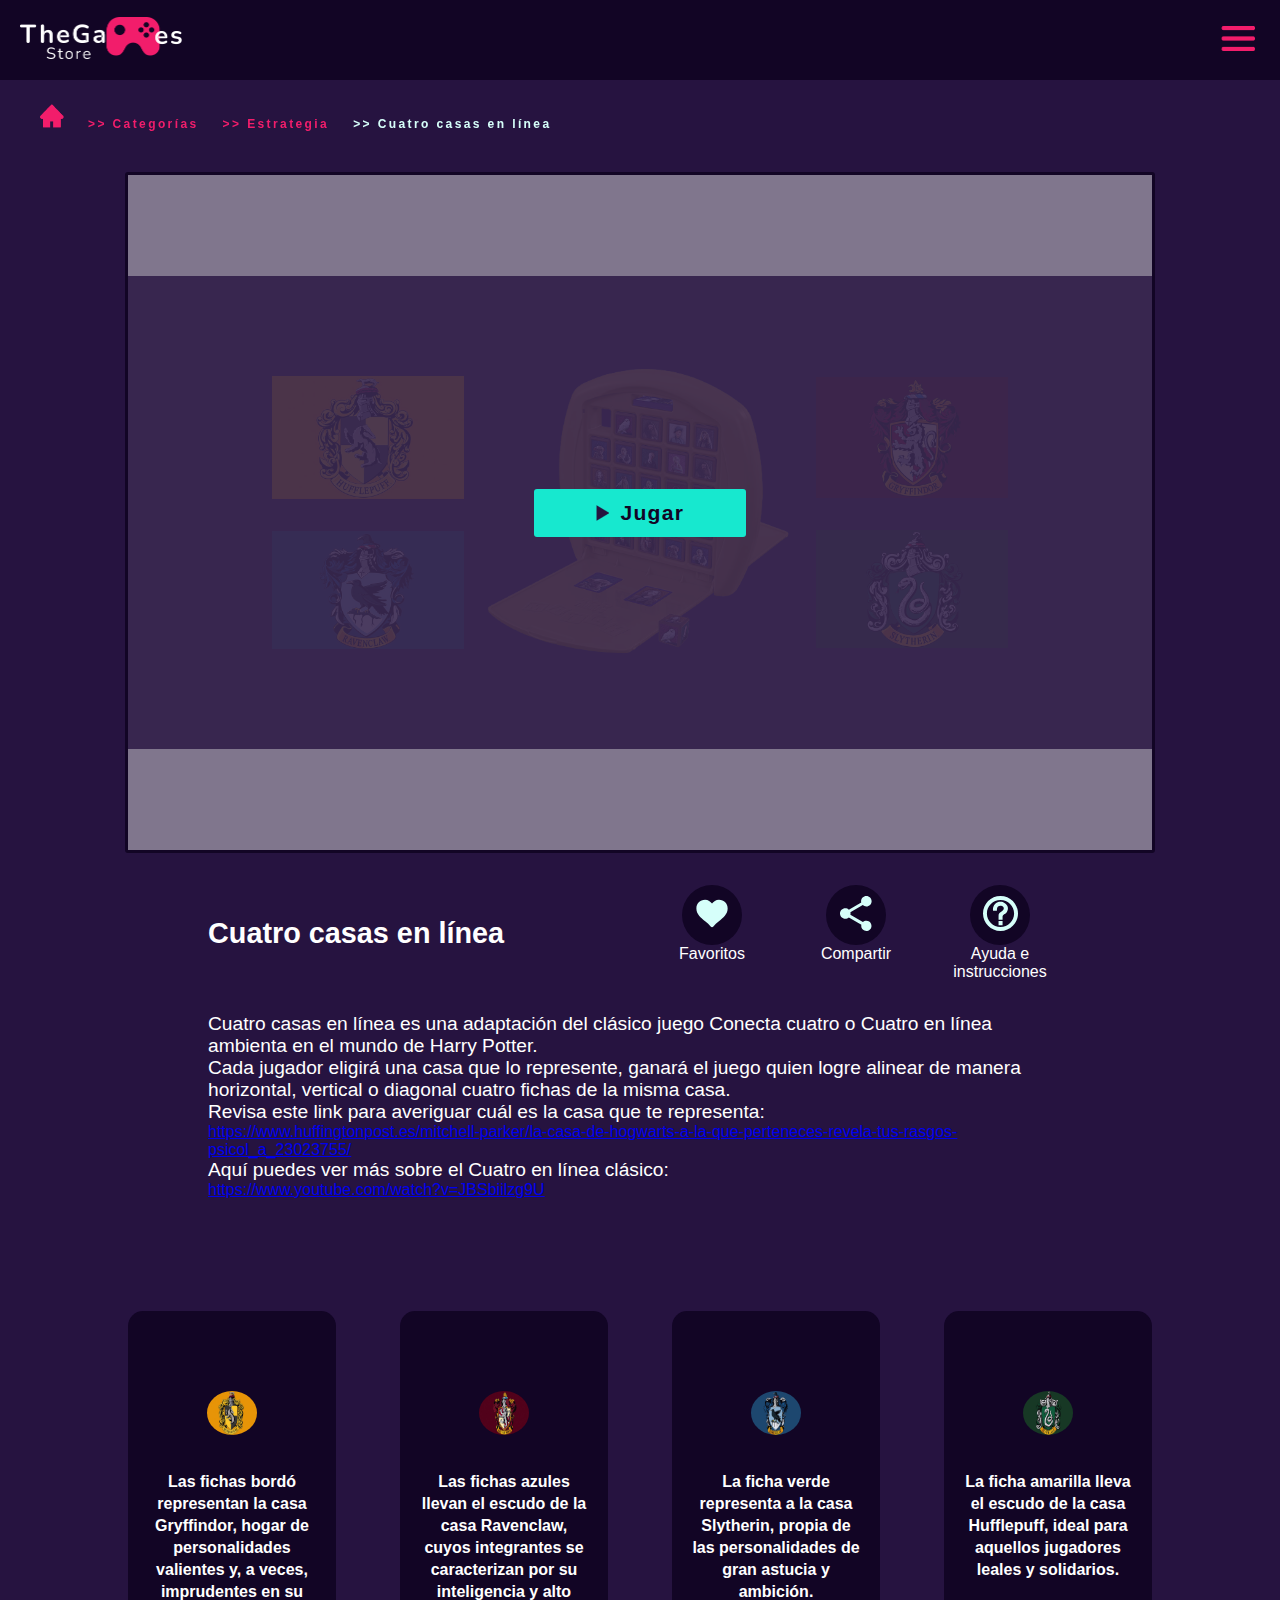
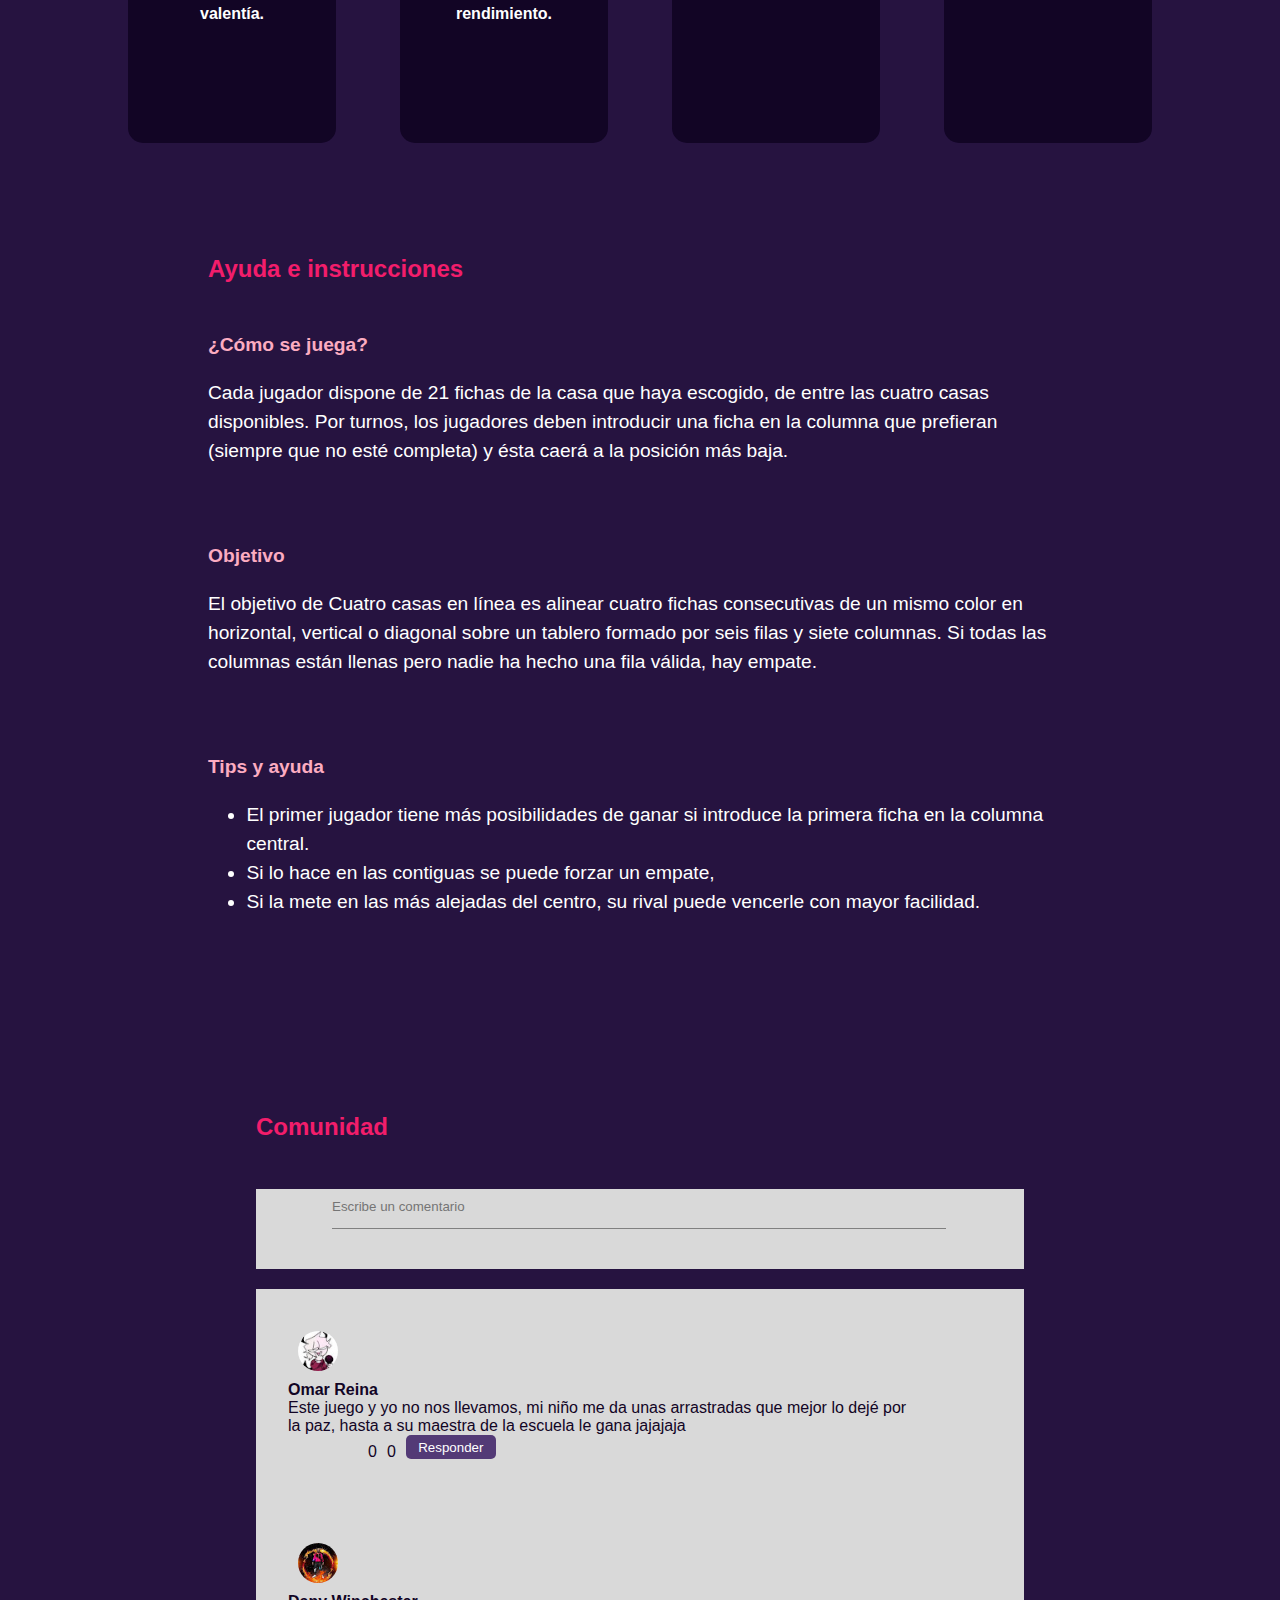
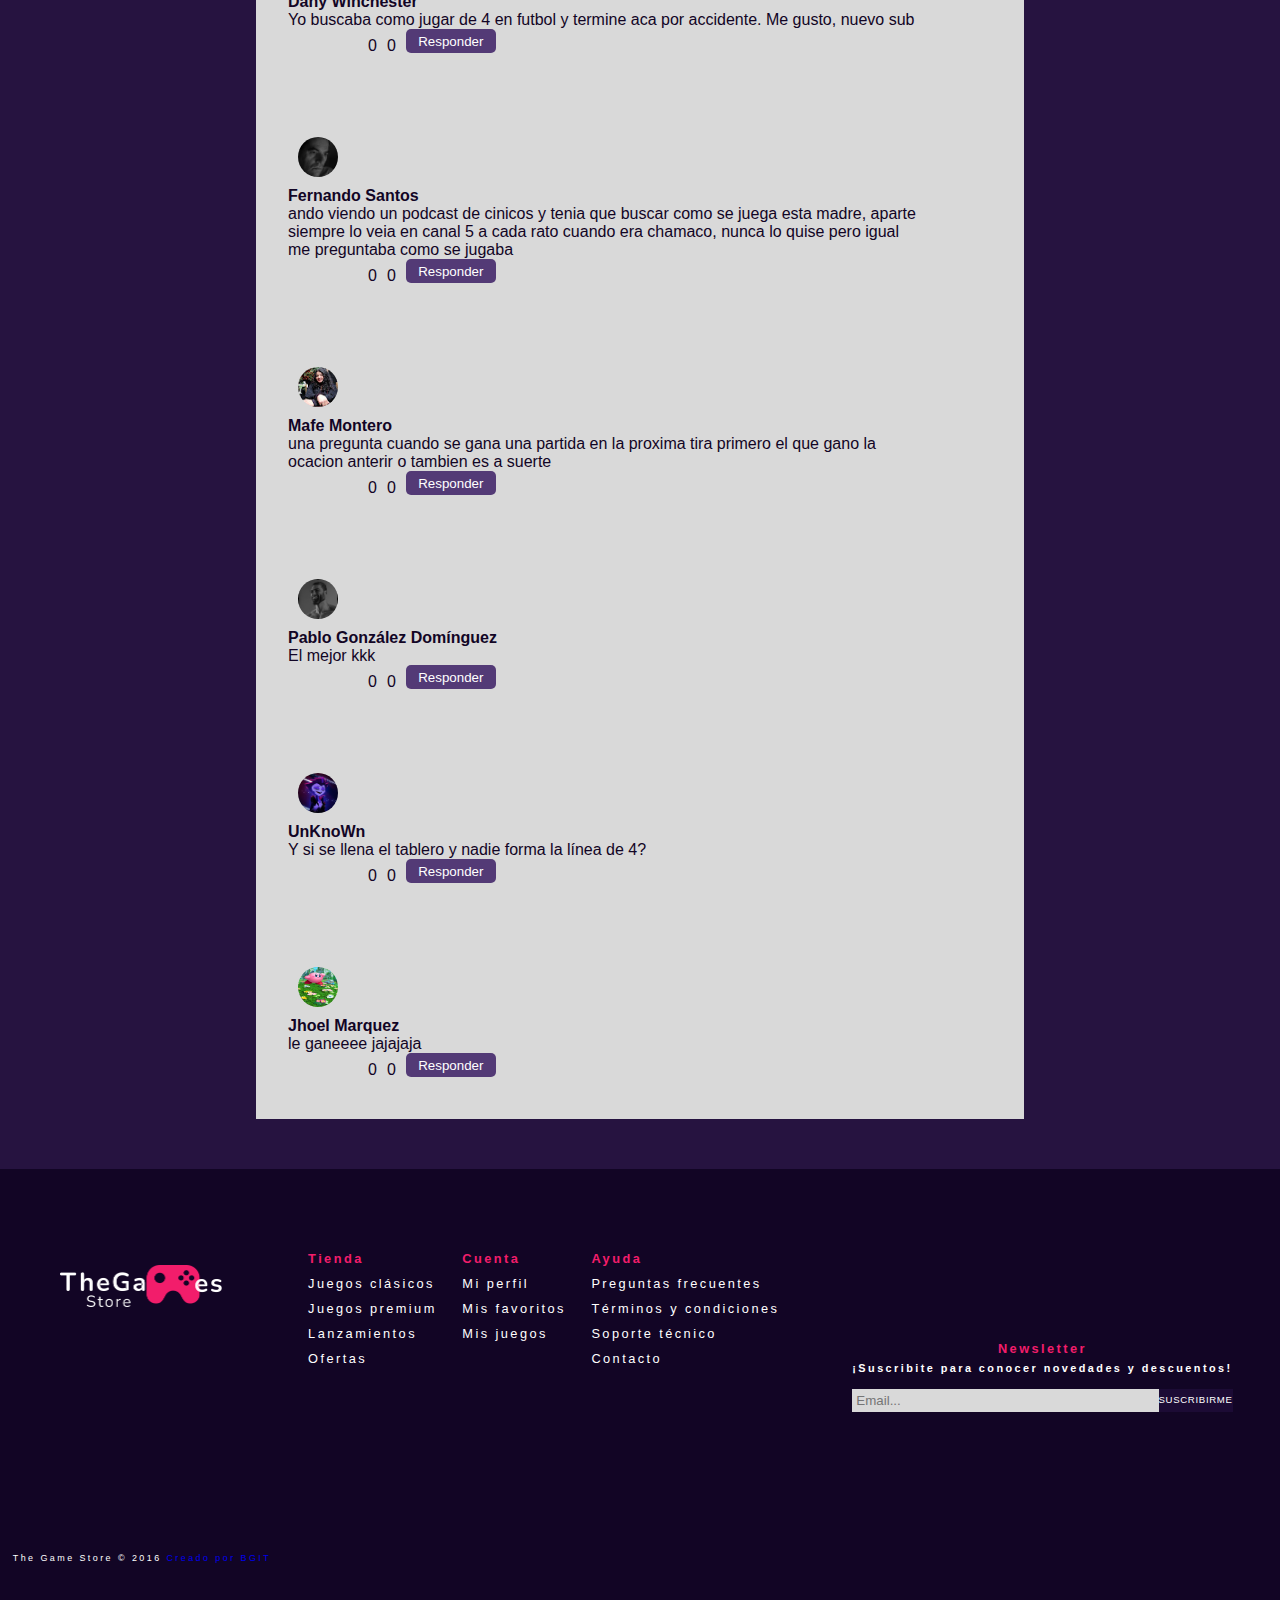
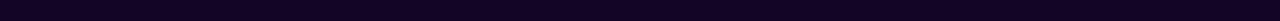
==== commit a5932fcc: "Se agrega funcionalidad a las cards" ====
--- a/html/cuatroEnLinea.html
+++ b/html/cuatroEnLinea.html
@@ -63,16 +63,6 @@
         </nav> 
         <div class="game-container">
             <!-- <div class="game-bkg-images" id="#keep-playing">
-                <div>
-                    <div><img src="../images/juego/hufflepuff.png" alt=""></div>
-                    <div><img src="../images/juego/ravenclaw.png" alt=""></div>
-                </div>
-                <div><img id="center-bkg-img" src="../images/juego/antique.png" alt=""></div>
-                <div>
-                    <div><img src="../images/juego/gryffindor.png" alt=""></div>
-                    <div><img src="../images/juego/slytherin.png" alt=""></div>
-                </div>
-            </div>
             <div class="game-container-background">
                 <div class="btns-container">
                     <button class="continueBtn" disabled="disabled"><img src="../images/play.png" alt="play"><p>Continuar</p></button>
@@ -109,11 +99,14 @@
                 </div>
             </div>
             <div class="game-container-background">
-                <div class="btns-container">
+                <div class="btns-container" id="buy-first-view">
                     <div class="price"><p id="price">$159.99</p></div>
                     <button class="buyBtn" id="buyBtn"><p>Comprar</p></button>
                     <button class="cartBtn" id="cartBtn"><img src="../images/emptyCart.png" alt="play"><p>Agregar al carrito</p></button>
                     <button class="cartBtn display-none"><img src="../images/fullCart.png" alt="play"><p>Agregado al carrito</p></button>
+                </div>
+                <div class="btns-container display-none" id="play-view">
+                    <button class="continueBtn" disabled="disabled"><img src="../images/play.png" alt="play"><p>Jugar</p></button>
                 </div>
             </div>
         </div>
--- a/css/style.css
+++ b/css/style.css
@@ -400,12 +400,6 @@
     display: none;
 }  
 
-/*----------------- Small Carousel ----------------------------*/
-section div.small.carousel img {
-    height: 9.375em;
-    width: 12.5em;
-}
-
 /*----------------- Standard Carousel ------------------------------*/
 section div.carousel div.title {
     width: 100%;
@@ -433,35 +427,19 @@
     filter: drop-shadow(-5px 7px 14px rgba(0, 0, 0, 0.45));
 }
 
-
-.onmouseover {
-    position: relative;
-    opacity: 0.8;
-    background:#261340;
-    border-radius: 3px;
-    filter: drop-shadow(-5px 7px 14px rgba(0, 0, 0, 0.45));
-    z-index: -1;
-}
-
 .actions-popup {
     position: absolute;
     display: flex;
     flex-direction: column;
     justify-content: center;
     background-color: #F21D6B;
-    /* background: rgba(38, 19, 64, 0.87); */
     border-radius: 0px 0px 3px 3px;
     z-index: 1;
 }
 
-/* section div.carousel div.card:last-of-type {
-    margin-right: 10px;
-} */
-
-section div.carousel img {
+section div.carousel img:not(.buy-card-overlay img, .keep-playing-card img) {
     box-sizing: border-box;
     width: 100%;
-    /* height: 100%; */
     object-fit: cover;
     width: 200px;
     height: 300px;
@@ -486,8 +464,11 @@
 }
 
 section div.carousel div.card p {
-    margin-top: 1em;
     font-size: .7em;
+}
+
+section div.small.carousel img:not(.buy-card-overlay img, .keep-playing-card img) {
+    height: 10em;
 }
 
 
@@ -500,9 +481,6 @@
 
 .btns-container div.price p {
     text-align: center;
-    font-weight: 600;
-    letter-spacing: .1em;
-    font-size: 1.7em;
 }
 
 button img {
@@ -512,7 +490,6 @@
 
 .buyBtn, .cartBtn, .continueBtn {
     height: 2.4rem;
-    width: 100%;
     min-width: 10em;
     border-radius: 3px;
     display: flex;
@@ -691,7 +668,7 @@
 }
 
 div#share-pop-up.visible,
-div#share-pop-up.visible ~ div#overlay {
+div#share-pop-up.visible ~ div#overlay, .buy-card-overlay.visible, .keep-playing-card.visible {
   display: flex;
 }
 
@@ -764,9 +741,9 @@
 
 div.game-container {
     position: relative;
-    width: 70vw;
+    width: 80vw;
     min-width: 15em;
-    height: 800px;
+    height: 75vh;
     background: rgba(217, 217, 217, 0.5);
     border: 3px solid #120525;
     border-radius: 3px;
@@ -1207,7 +1184,11 @@
 
 
 
+
+/*----------------------------------------- -----------------------------------------*/
 /*---------------------------------  Media -----------------------------------------*/
+/*----------------------------------------- -----------------------------------------*/
+/*----------------------------------------- -----------------------------------------*/
 
 @media (min-width: 600px) {
 
@@ -1256,6 +1237,8 @@
     .upcoming-releases {
         font-size: 1.2em;
     }
+
+    /*----*/
 
     footer {
         padding-top: 4em;
@@ -1301,13 +1284,16 @@
         text-align: left;
     }
 
+
+    /*----*/
+
     div.container div.game-container {
         min-height: 18.5em;
     }
 
     .buyBtn, .cartBtn, .continueBtn {
         height: 3rem;
-        min-width: 16em;
+        /* min-width: 16em; */
         margin: 1rem;
     }
 
@@ -1400,6 +1386,60 @@
         margin: 50px auto;
         width: 90vw;
     }
+
+    section div.small.carousel img:not(.buy-card-overlay img, .keep-playing-card img) {
+        height: 10em;
+    }
+
+    section div.carousel div.card h5 {
+        font-size: 1em;
+    }
+    
+    
+    /*-------- Cards Hover Functionality ---------*/
+    .buy-card-overlay, .keep-playing-card {
+        background-color: rgba(38, 19, 64, 0.8);
+        display: none;
+        flex-direction: column;
+        justify-content: center;
+        align-items: center;
+        position: absolute;
+        z-index: 1;
+        font-size: 16px;
+    }
+    
+    .buy-card-overlay {
+        height: 50%;
+        width: 100%;
+        background-color: rgba(38, 19, 64, 0.8);
+        display: none;
+        flex-direction: column;
+        justify-content: center;
+        align-items: center;
+        position: absolute;
+        z-index: 1;
+        top: 20%;
+    }
+    
+    .keep-playing-card {
+        height: 15em;
+        width: 19em;
+    }
+
+    section div.small.carousel img:not(.buy-card-overlay img, .keep-playing-card img) {
+        height: 12rem;
+    }
+
+    .btns-container {
+        font-weight: 600;
+        letter-spacing: .1em;
+        font-size: 1.2em;
+    }
+
+    #price {
+        font-size: 1.7em;
+    }
+
 }
 
 @media only screen and (min-width:1024px) {
@@ -1424,12 +1464,7 @@
         padding-left: 2.3em;
     }
 
-    section div.small.carousel img {
-        height: 12em;
-        width: 16em;
-    }
-
-    section div.carousel img {
+    section div.carousel img:not(.buy-card-overlay img, .keep-playing-card img) {
         width: 300px;
         height: 450px;
     }
@@ -1440,6 +1475,15 @@
         filter: drop-shadow(-5px 7px 14px rgba(0, 0, 0, 0.45));
     }
 
+    section div.small.carousel img:not(.buy-card-overlay img, .keep-playing-card img) {
+        height: 15rem;
+    }
+
+    section div.carousel div.card h5 {
+        font-size: 1.2em;
+    }
+
+
     div.game-bkg-images img:not(#center-bkg-img) {
         width: 12em;
         margin: 1em;
@@ -1452,20 +1496,7 @@
 
 }
 
-@media only screen and (min-width:1400px) {
-
-    div.container div.game-container {
-        height: 36em;
-    }
-
-    section div.small.carousel img {
-        height: 14em;
-        width: 18em;
-    }
-
-    
-}
-
-
-
-
+
+
+
+
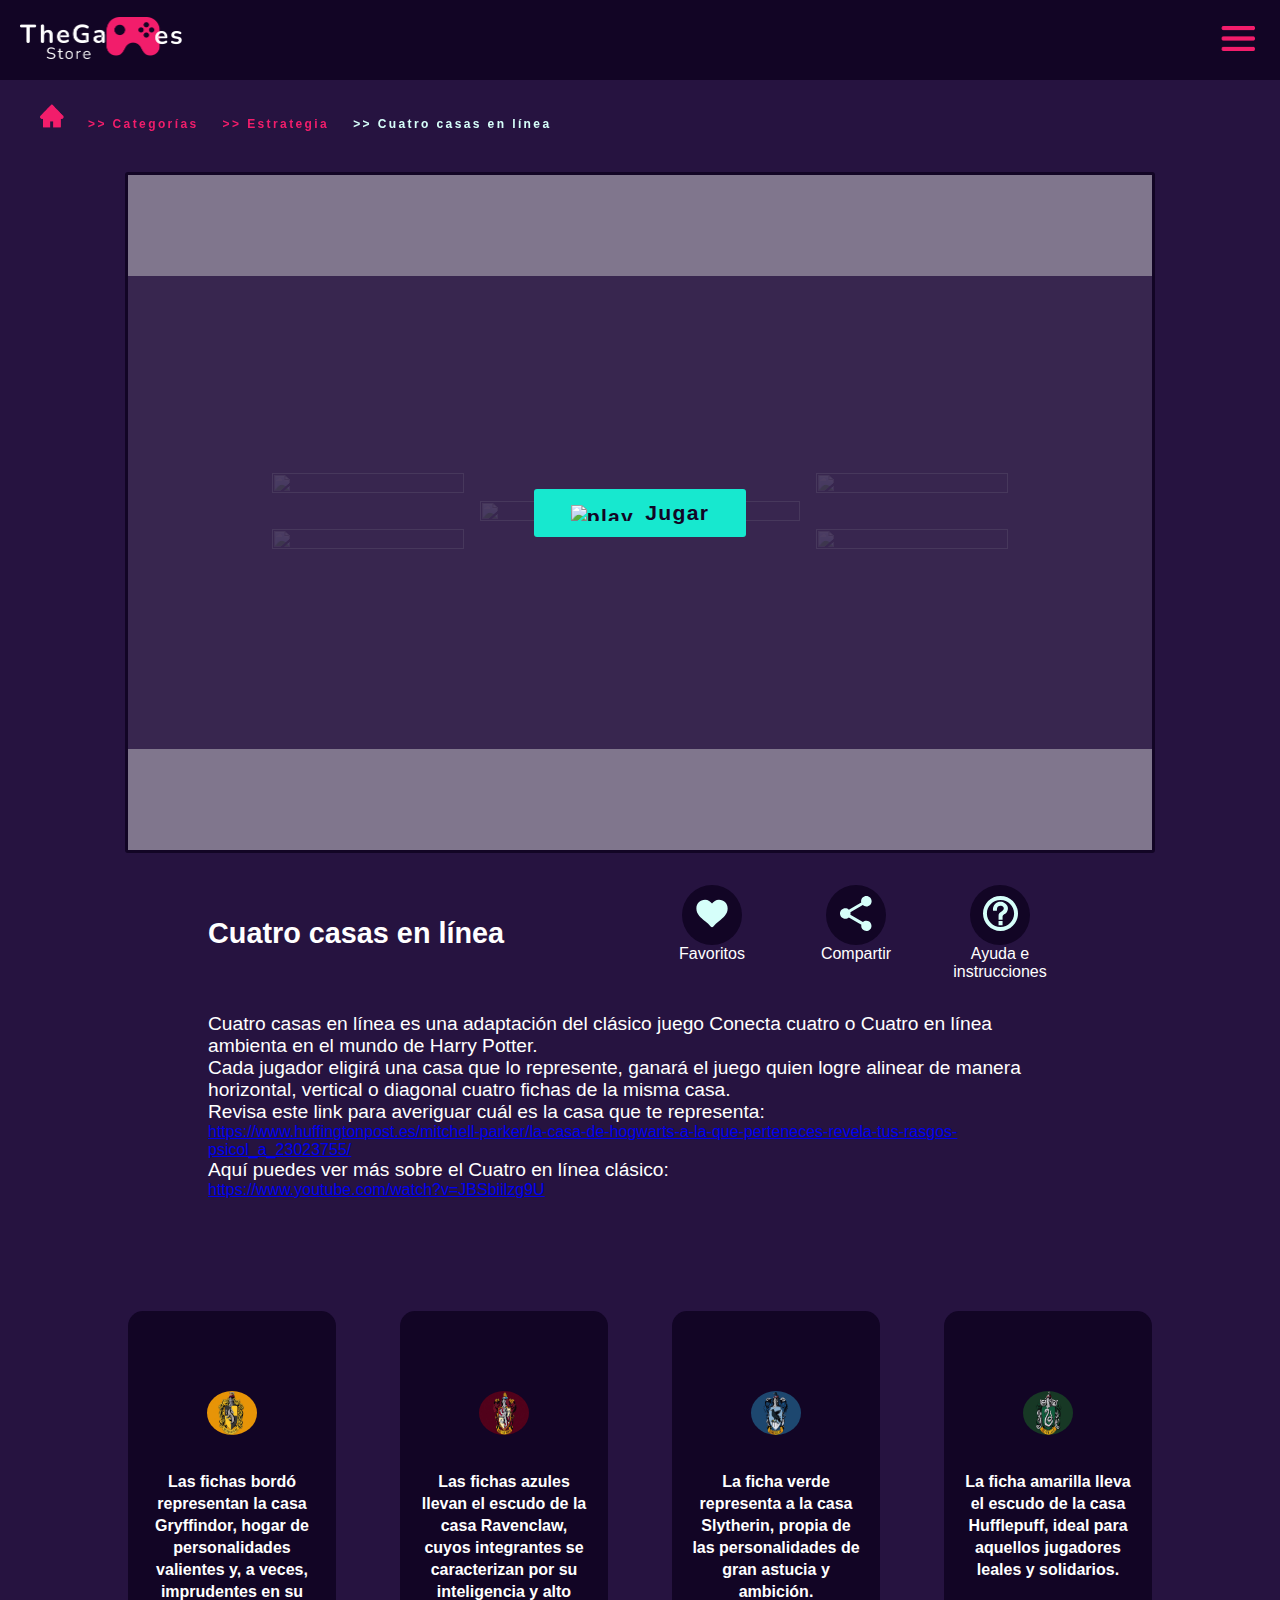
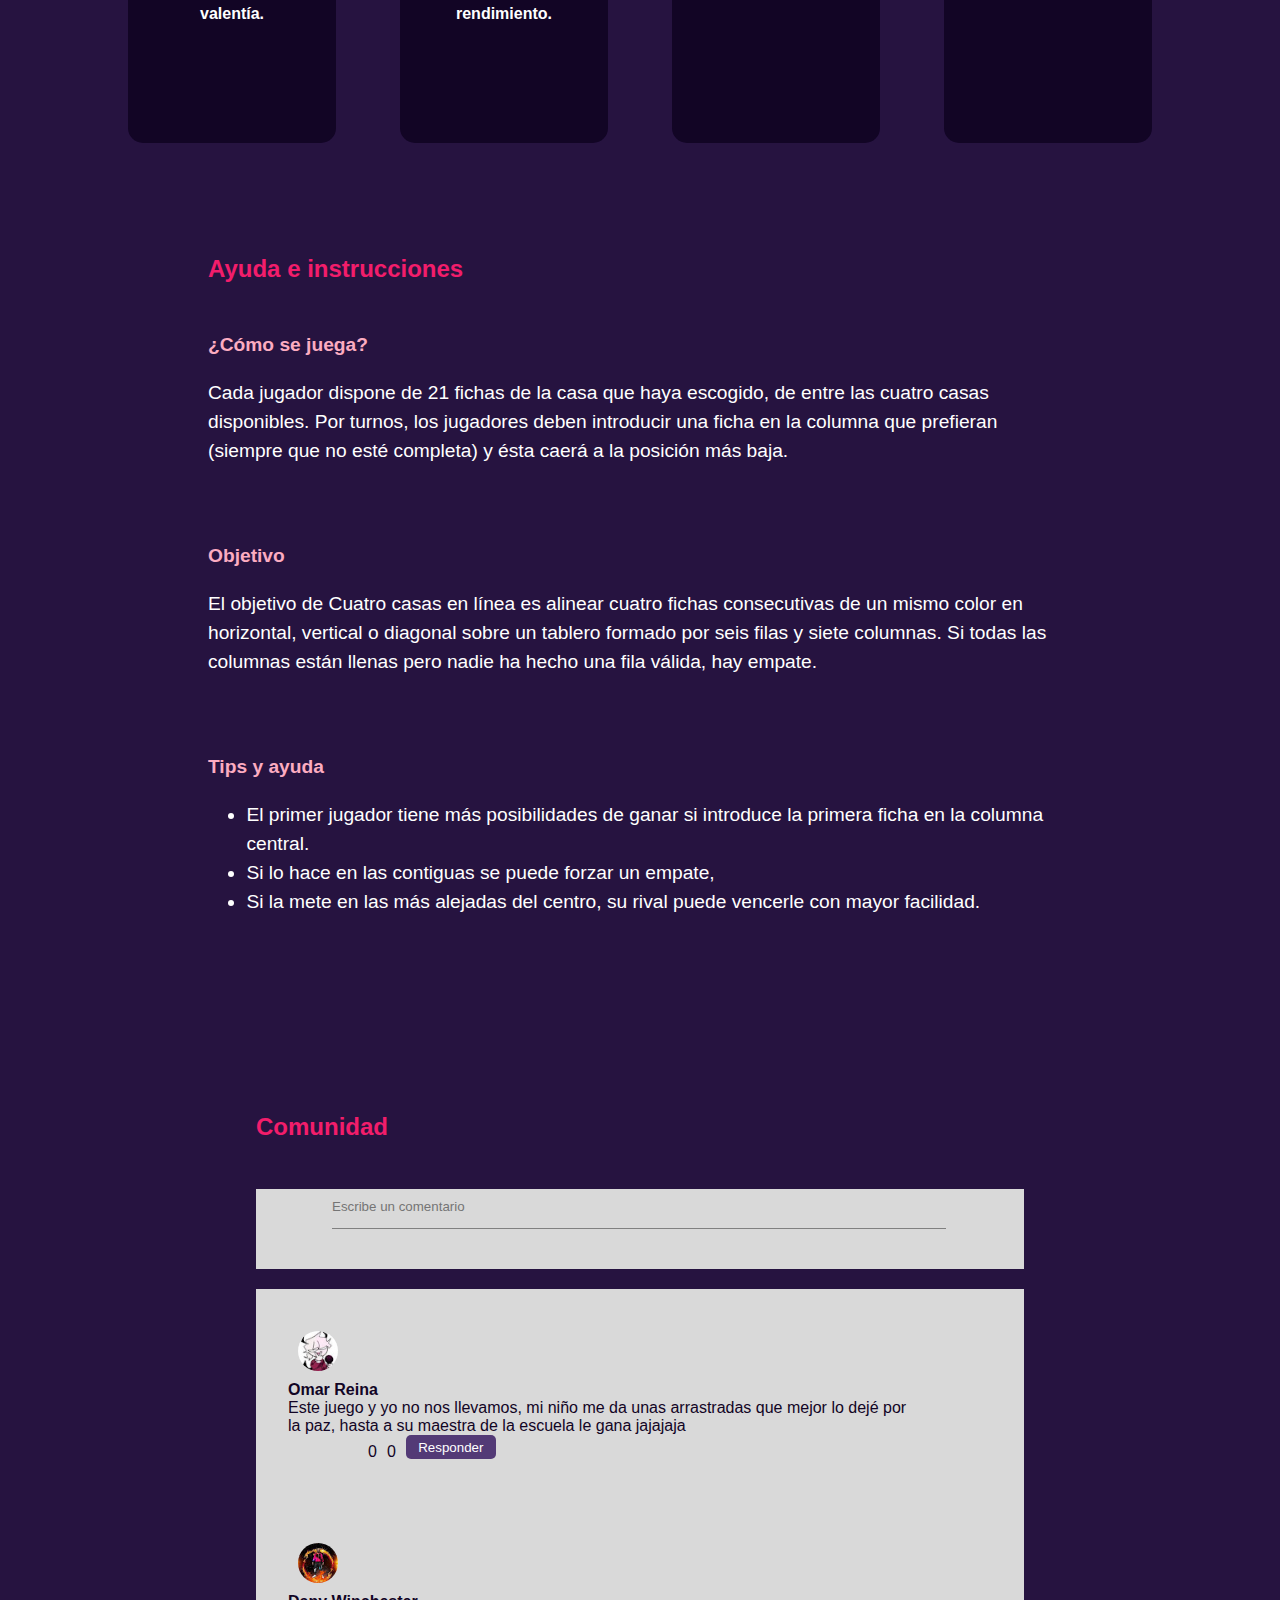
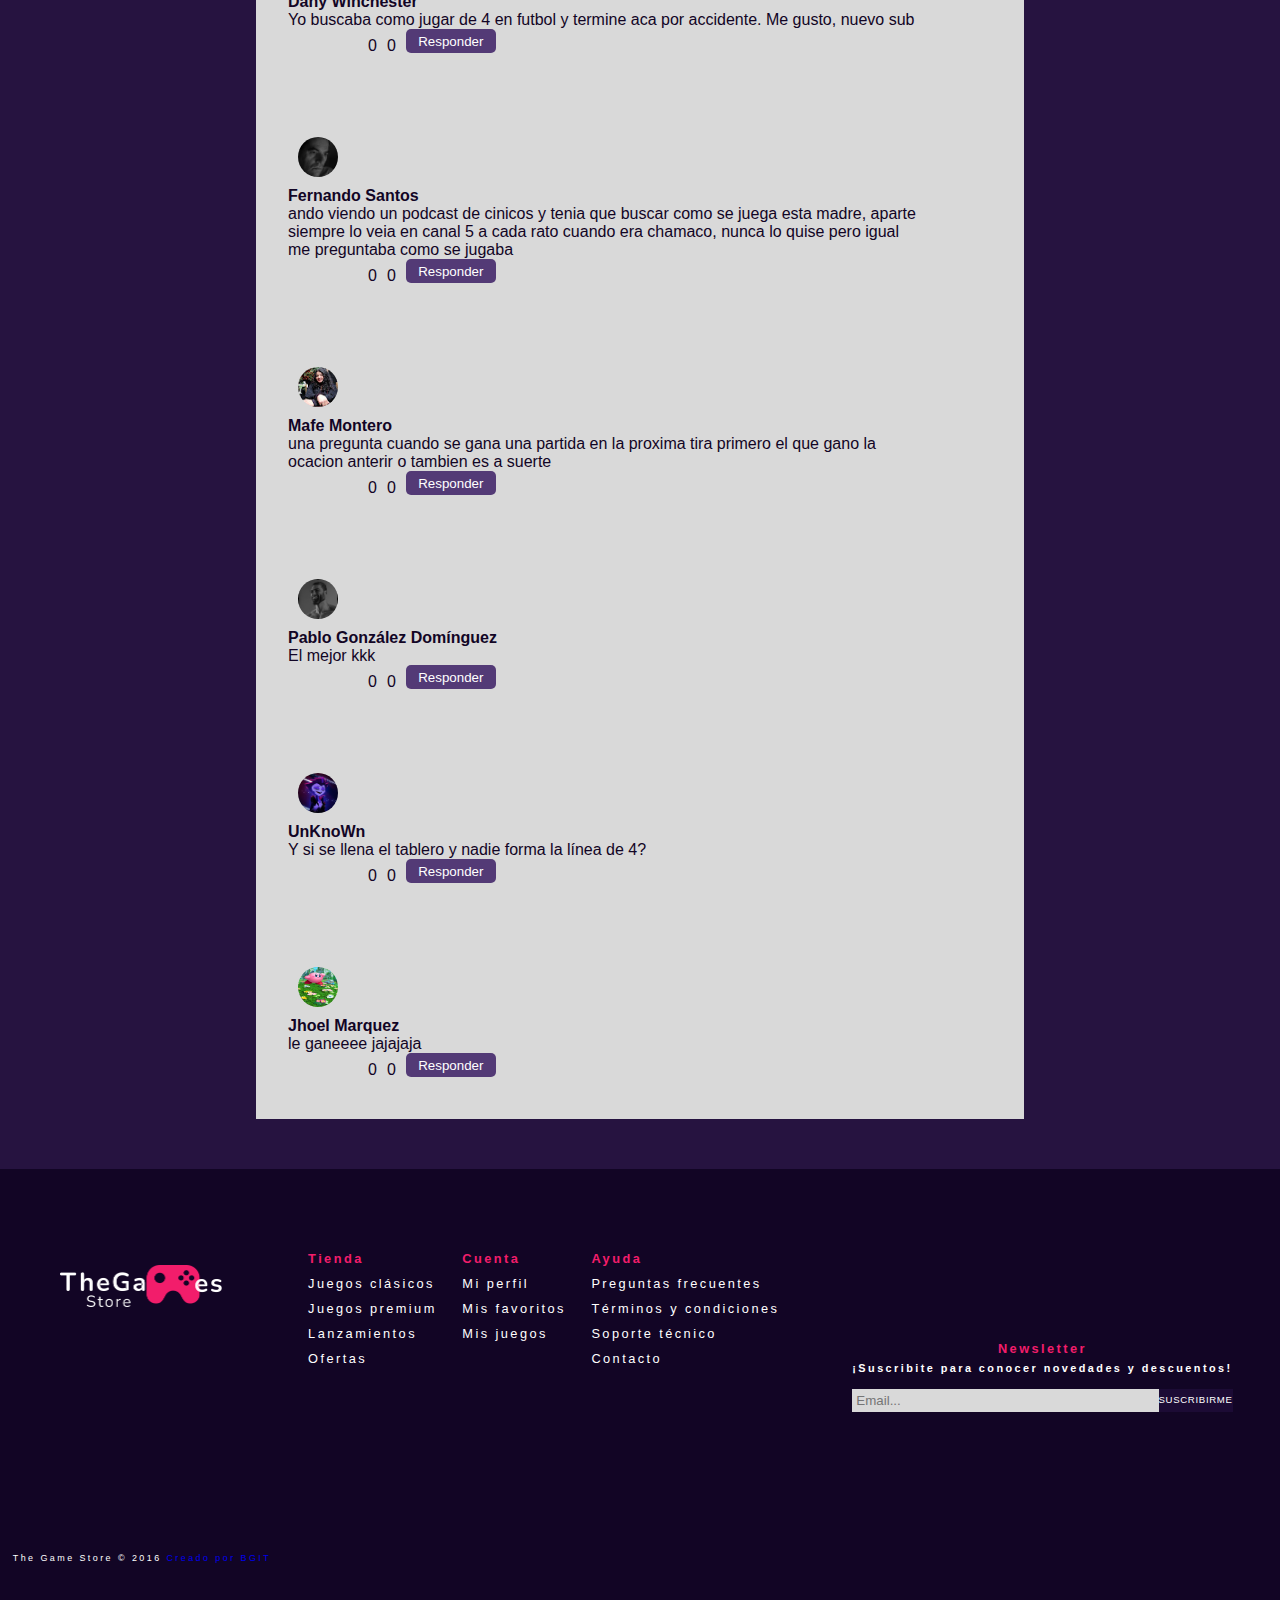
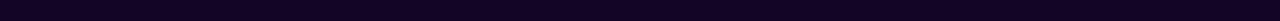
==== commit e330e768: "Corrección de rutas" ====
--- a/html/cuatroEnLinea.html
+++ b/html/cuatroEnLinea.html
@@ -62,51 +62,26 @@
             </ul>
         </nav> 
         <div class="game-container">
-            <!-- <div class="game-bkg-images" id="#keep-playing">
-            <div class="game-container-background">
-                <div class="btns-container">
-                    <button class="continueBtn" disabled="disabled"><img src="../images/play.png" alt="play"><p>Continuar</p></button>
-                    <button class="cartBtn" disabled="disabled">Volver a iniciar</button>
-                </div>
-            </div> -->
-
-            <!-- <div class="game-bkg-images" id="#free-game">
-                <div>
-                    <div><img src="../images/juego/hufflepuff.png" alt=""></div>
-                    <div><img src="../images/juego/ravenclaw.png" alt=""></div>
-                </div>
-                <div><img id="center-bkg-img" src="../images/juego/antique.png" alt=""></div>
-                <div>
-                    <div><img src="../images/juego/gryffindor.png" alt=""></div>
-                    <div><img src="../images/juego/slytherin.png" alt=""></div>
-                </div>
-            </div>
-            <div class="game-container-background">
-                <div class="btns-container">
-                    <button class="continueBtn" disabled="disabled"><img src="../images/play.png" alt="play"><p>Jugar</p></button>
-                </div>
-            </div> -->
-
             <div class="game-bkg-images" id="#premium-game">
                 <div>
-                    <div><img src="../images/juego/hufflepuff.png" alt=""></div>
-                    <div><img src="../images/juego/ravenclaw.png" alt=""></div>
-                </div>
-                <div><img id="center-bkg-img" src="../images/juego/antique.png" alt=""></div>
-                <div>
-                    <div><img src="../images/juego/gryffindor.png" alt=""></div>
-                    <div><img src="../images/juego/slytherin.png" alt=""></div>
+                    <div><img src="images/juego/hufflepuff.png" alt=""></div>
+                    <div><img src="images/juego/ravenclaw.png" alt=""></div>
+                </div>
+                <div><img id="center-bkg-img" src="images/juego/antique.png" alt=""></div>
+                <div>
+                    <div><img src="images/juego/gryffindor.png" alt=""></div>
+                    <div><img src="images/juego/slytherin.png" alt=""></div>
                 </div>
             </div>
             <div class="game-container-background">
                 <div class="btns-container" id="buy-first-view">
                     <div class="price"><p id="price">$159.99</p></div>
                     <button class="buyBtn" id="buyBtn"><p>Comprar</p></button>
-                    <button class="cartBtn" id="cartBtn"><img src="../images/emptyCart.png" alt="play"><p>Agregar al carrito</p></button>
-                    <button class="cartBtn display-none"><img src="../images/fullCart.png" alt="play"><p>Agregado al carrito</p></button>
+                    <button class="cartBtn" id="cartBtn"><img src="images/emptyCart.png" alt="play"><p>Agregar al carrito</p></button>
+                    <button class="cartBtn display-none"><img src="images/fullCart.png" alt="play"><p>Agregado al carrito</p></button>
                 </div>
                 <div class="btns-container display-none" id="play-view">
-                    <button class="continueBtn" disabled="disabled"><img src="../images/play.png" alt="play"><p>Jugar</p></button>
+                    <button class="continueBtn" disabled="disabled"><img src="images/play.png" alt="play"><p>Jugar</p></button>
                 </div>
             </div>
         </div>
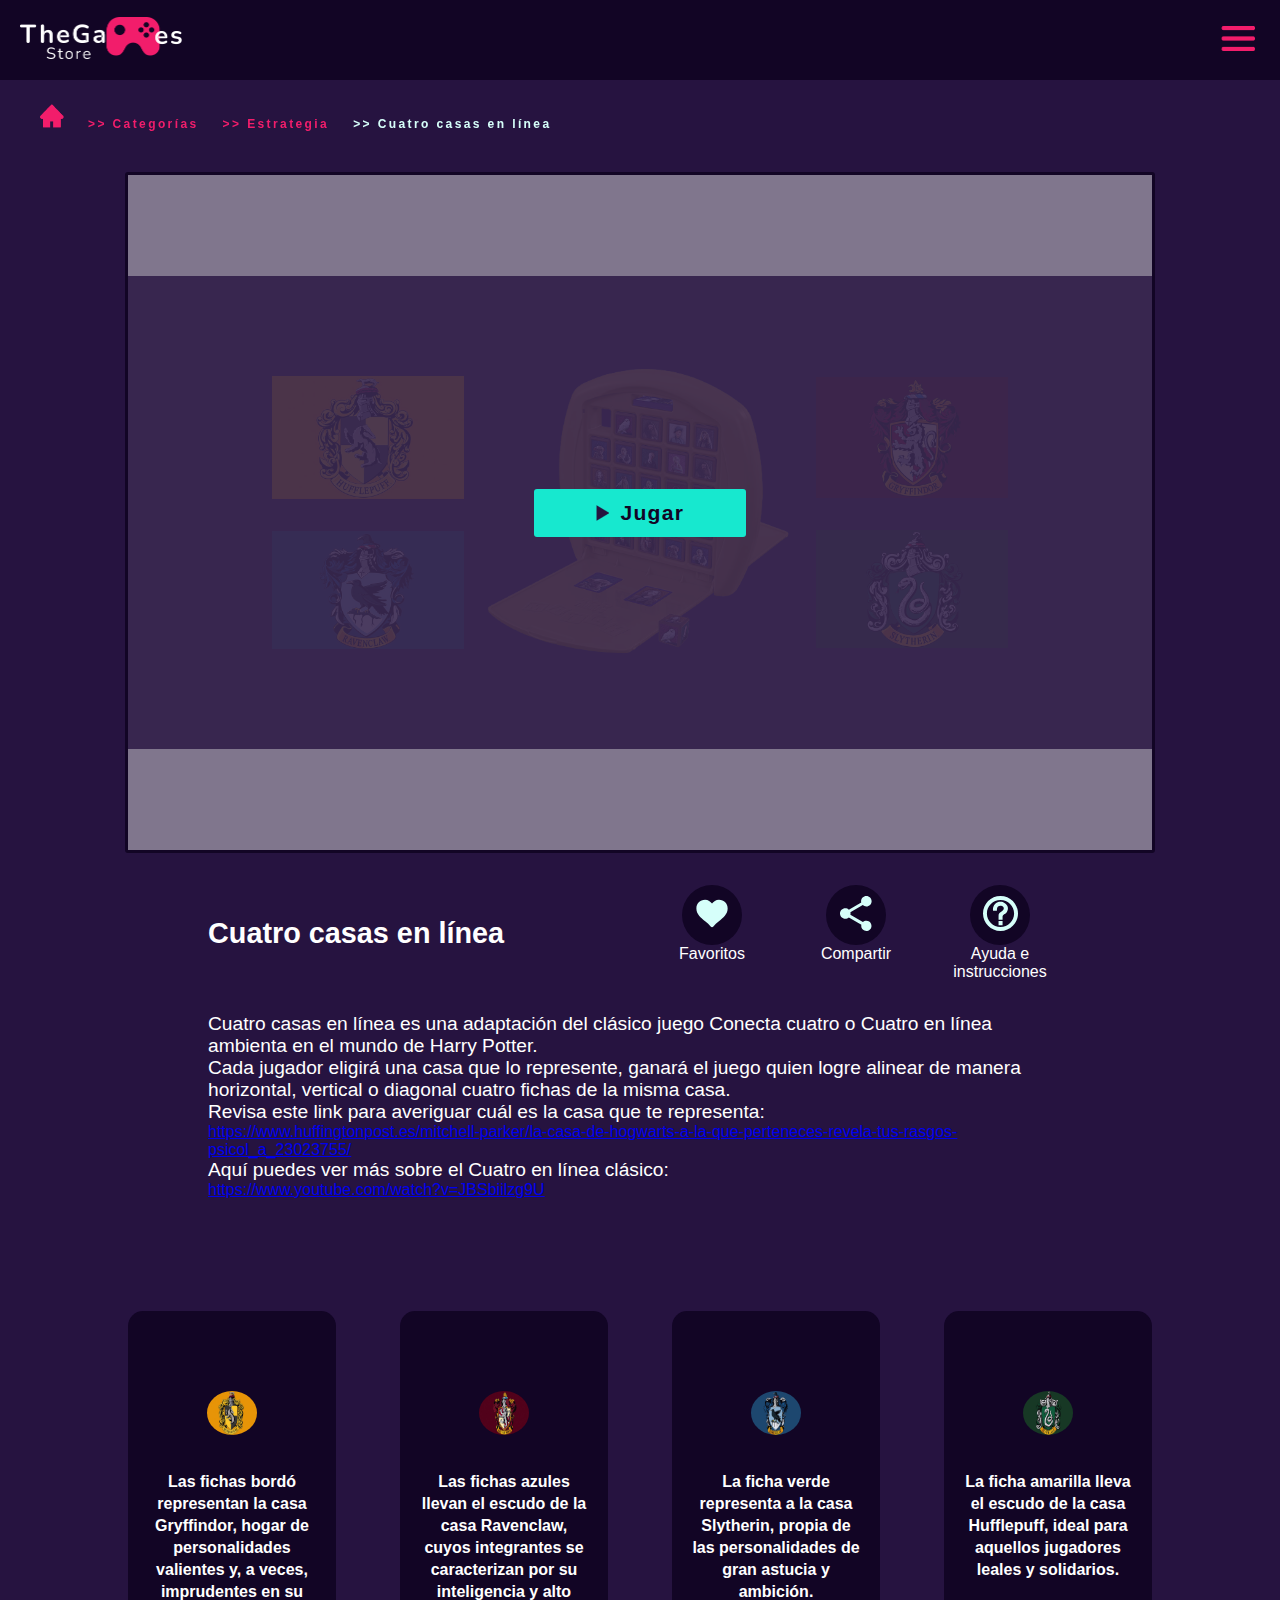
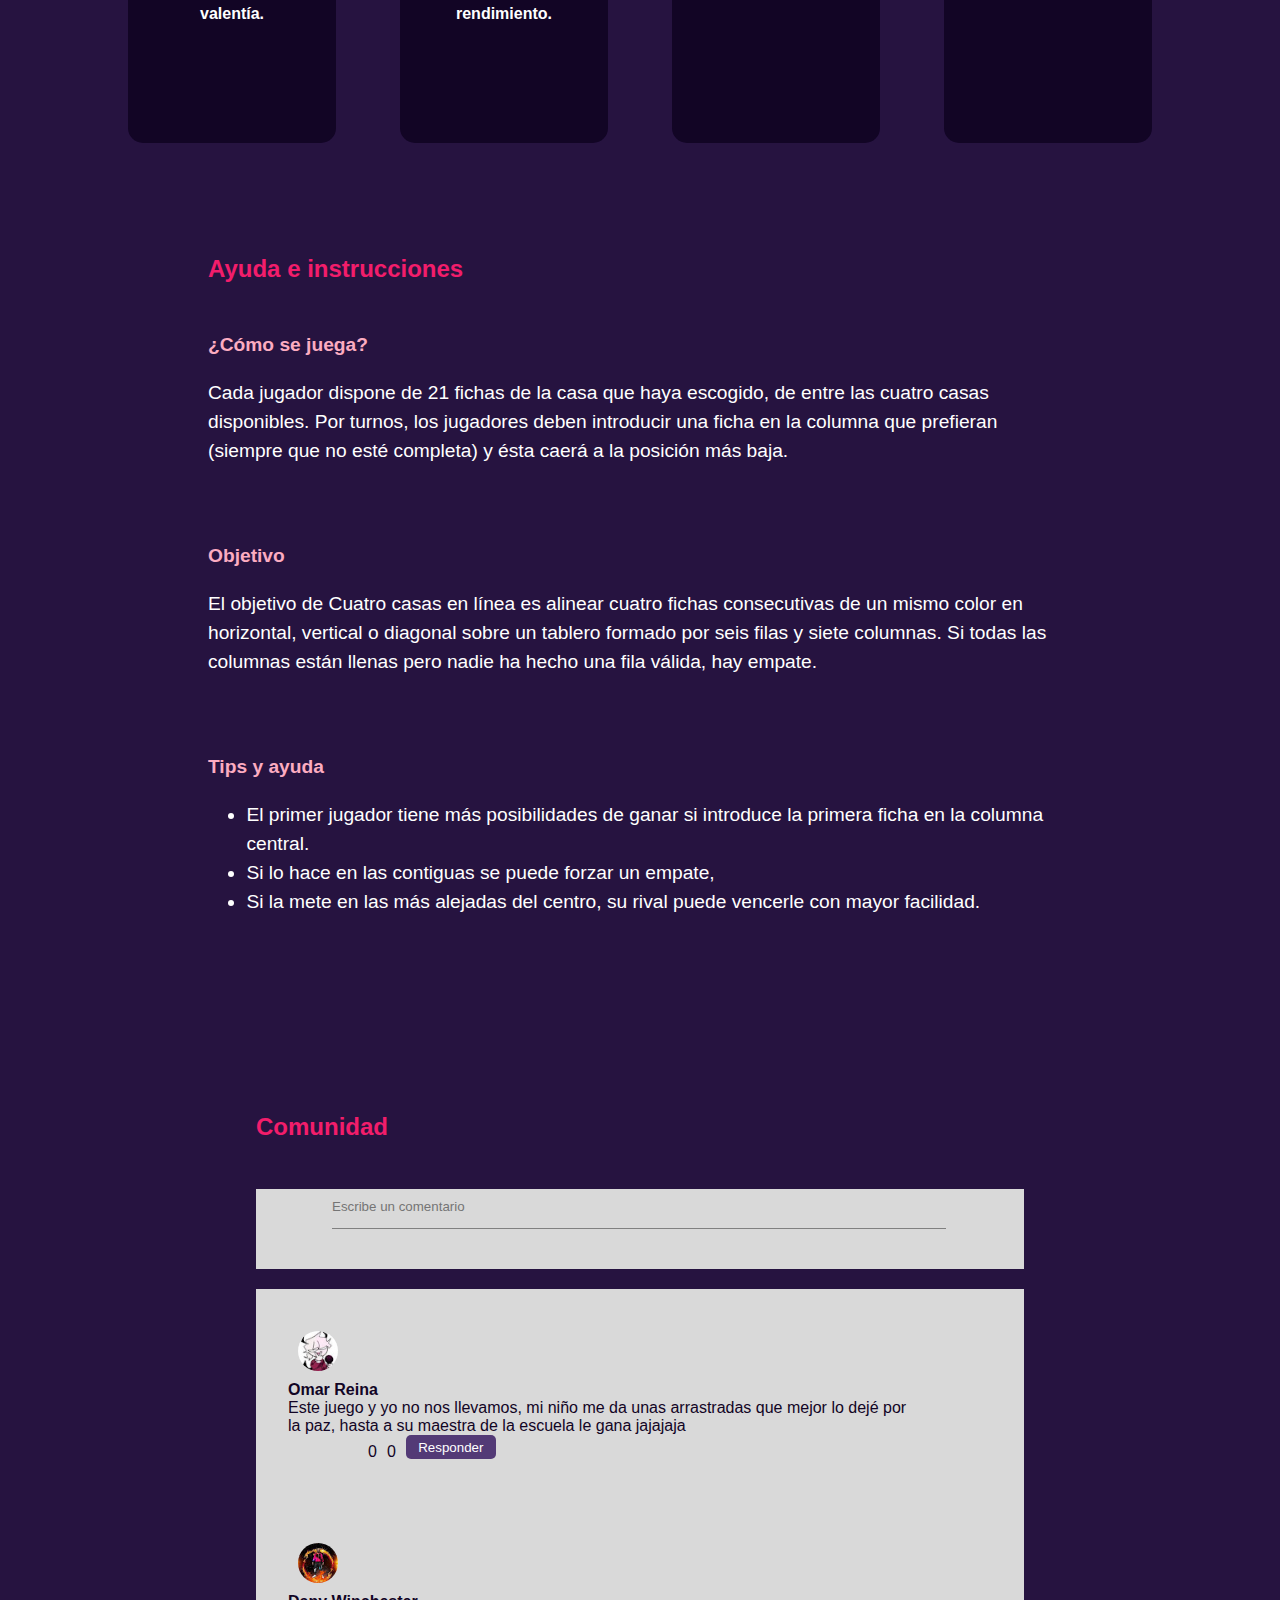
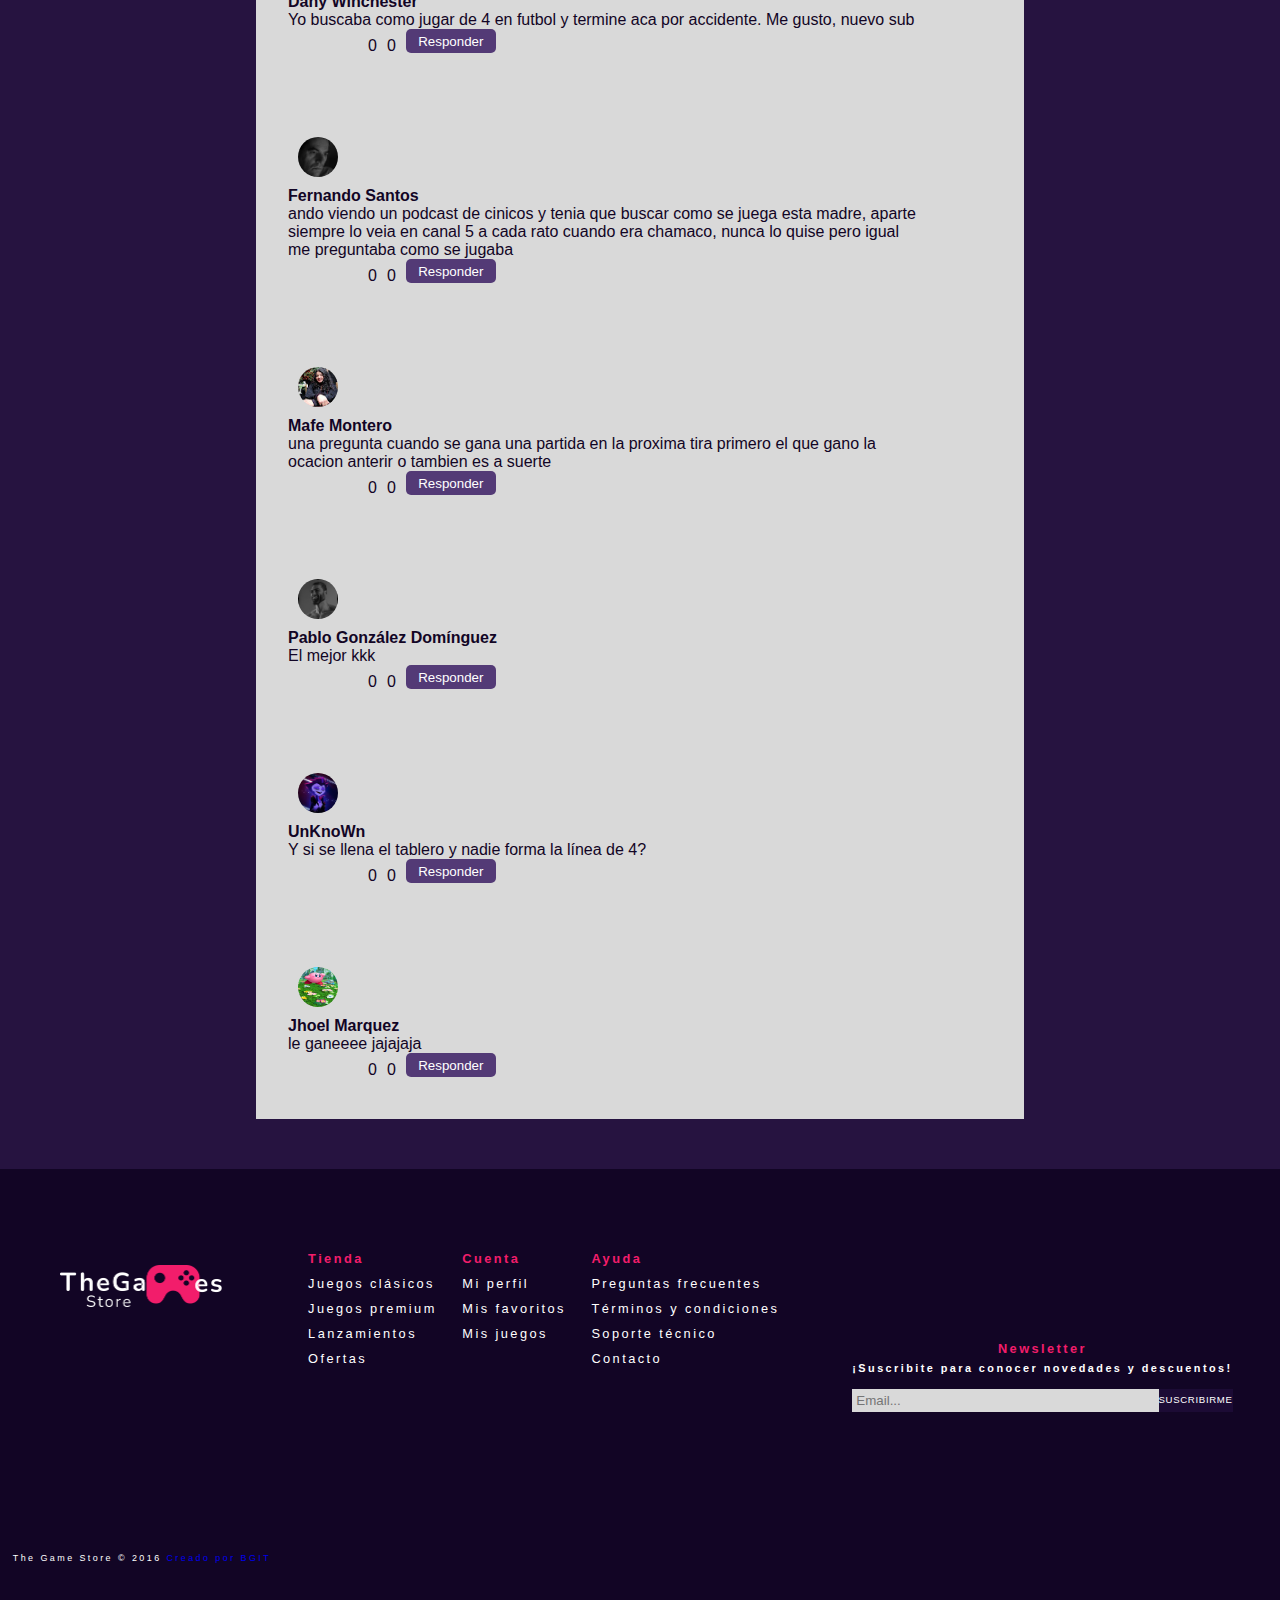
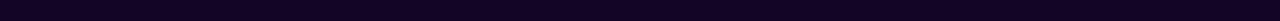
==== commit db44e544: "Acorde con entrega" ====
--- a/html/cuatroEnLinea.html
+++ b/html/cuatroEnLinea.html
@@ -62,26 +62,51 @@
             </ul>
         </nav> 
         <div class="game-container">
+            <!-- <div class="game-bkg-images" id="#keep-playing">
+            <div class="game-container-background">
+                <div class="btns-container">
+                    <button class="continueBtn" disabled="disabled"><img src="../images/play.png" alt="play"><p>Continuar</p></button>
+                    <button class="cartBtn" disabled="disabled">Volver a iniciar</button>
+                </div>
+            </div> -->
+
+            <!-- <div class="game-bkg-images" id="#free-game">
+                <div>
+                    <div><img src="../images/juego/hufflepuff.png" alt=""></div>
+                    <div><img src="../images/juego/ravenclaw.png" alt=""></div>
+                </div>
+                <div><img id="center-bkg-img" src="../images/juego/antique.png" alt=""></div>
+                <div>
+                    <div><img src="../images/juego/gryffindor.png" alt=""></div>
+                    <div><img src="../images/juego/slytherin.png" alt=""></div>
+                </div>
+            </div>
+            <div class="game-container-background">
+                <div class="btns-container">
+                    <button class="continueBtn" disabled="disabled"><img src="../images/play.png" alt="play"><p>Jugar</p></button>
+                </div>
+            </div> -->
+
             <div class="game-bkg-images" id="#premium-game">
                 <div>
-                    <div><img src="images/juego/hufflepuff.png" alt=""></div>
-                    <div><img src="images/juego/ravenclaw.png" alt=""></div>
-                </div>
-                <div><img id="center-bkg-img" src="images/juego/antique.png" alt=""></div>
-                <div>
-                    <div><img src="images/juego/gryffindor.png" alt=""></div>
-                    <div><img src="images/juego/slytherin.png" alt=""></div>
+                    <div><img src="../images/juego/hufflepuff.png" alt=""></div>
+                    <div><img src="../images/juego/ravenclaw.png" alt=""></div>
+                </div>
+                <div><img id="center-bkg-img" src="../images/juego/antique.png" alt=""></div>
+                <div>
+                    <div><img src="../images/juego/gryffindor.png" alt=""></div>
+                    <div><img src="../images/juego/slytherin.png" alt=""></div>
                 </div>
             </div>
             <div class="game-container-background">
                 <div class="btns-container" id="buy-first-view">
                     <div class="price"><p id="price">$159.99</p></div>
                     <button class="buyBtn" id="buyBtn"><p>Comprar</p></button>
-                    <button class="cartBtn" id="cartBtn"><img src="images/emptyCart.png" alt="play"><p>Agregar al carrito</p></button>
-                    <button class="cartBtn display-none"><img src="images/fullCart.png" alt="play"><p>Agregado al carrito</p></button>
+                    <button class="cartBtn" id="cartBtn"><img src="../images/emptyCart.png" alt="play"><p>Agregar al carrito</p></button>
+                    <button class="cartBtn display-none"><img src="../images/fullCart.png" alt="play"><p>Agregado al carrito</p></button>
                 </div>
                 <div class="btns-container display-none" id="play-view">
-                    <button class="continueBtn" disabled="disabled"><img src="images/play.png" alt="play"><p>Jugar</p></button>
+                    <button class="continueBtn" disabled="disabled"><img src="../images/play.png" alt="play"><p>Jugar</p></button>
                 </div>
             </div>
         </div>
